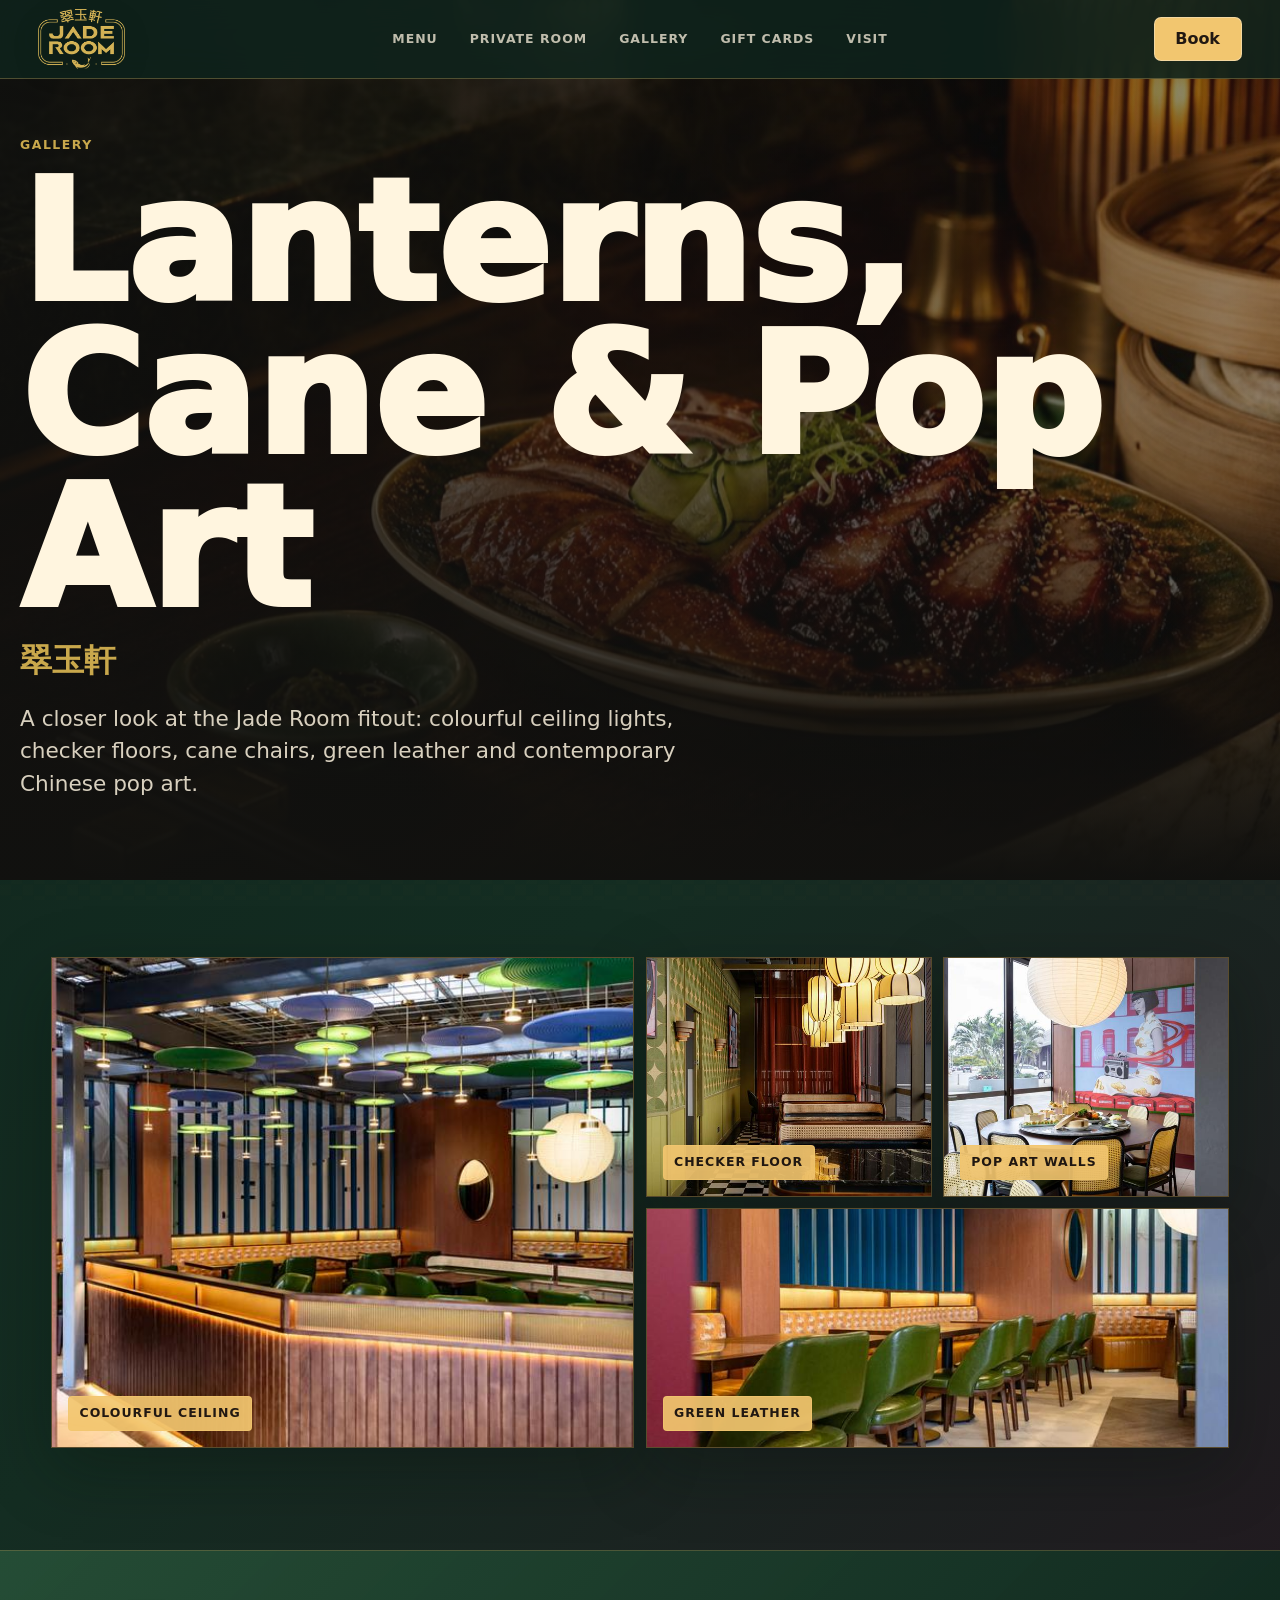
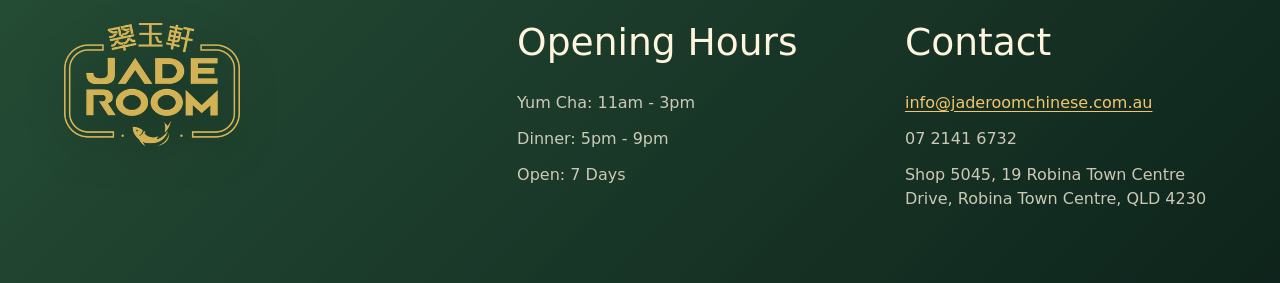
==== gallery.html @ d36b0da9 "Move fitout photos to gallery page" ====
<!doctype html>
<html lang="en">
  <head>
    <meta charset="UTF-8" />
    <meta name="viewport" content="width=device-width, initial-scale=1.0" />
    <meta
      name="description"
      content="Jade Room gallery with photos of the Robina dining room, lanterns, cane chairs, checker floors and contemporary Chinese pop art."
    />
    <title>Gallery | Jade Room</title>
    <link rel="preload" href="/assets/venue-fitout/main-dining-ceiling-1600.jpg" as="image" />
    <link rel="stylesheet" href="/styles.css?v=fitout-34" />
  </head>
  <body>
    <header class="site-header" aria-label="Primary navigation">
      <a class="brand-mark" href="/" aria-label="Jade Room home"><img src="/assets/brand/jade-room-logo-header.png" alt="Jade Room 翠玉軒" /></a>
      <nav class="nav-links" id="mobile-menu" aria-label="Site sections">
        <a href="/menu.html">Menu</a>
        <a href="/private-room.html">Private Room</a>
        <a href="/gallery.html">Gallery</a>
        <a href="/#gift-cards">Gift Cards</a>
        <a href="/#visit">Visit</a>
      </nav>
      <button class="mobile-menu-toggle" type="button" aria-expanded="false" aria-controls="mobile-menu">Menu</button>
      <a class="header-action" data-content="bookingUrl" href="/#bookings">Book</a>
    </header>

    <main>
      <section class="menu-hero gallery-hero">
        <div class="menu-hero-copy">
          <p class="eyebrow">Gallery</p>
          <h1>Lanterns, Cane & Pop Art</h1>
          <p class="chinese-name">翠玉軒</p>
          <p>
            A closer look at the Jade Room fitout: colourful ceiling lights,
            checker floors, cane chairs, green leather and contemporary Chinese
            pop art.
          </p>
        </div>
      </section>

      <section class="section visual-section gallery-section" aria-label="Jade Room gallery">
        <div class="visual-grid fitout-collage">
          <figure class="visual-tile large">
            <img
              src="/assets/venue-fitout/main-dining-ceiling-1000.jpg"
              srcset="
                /assets/venue-fitout/main-dining-ceiling-700.jpg    700w,
                /assets/venue-fitout/main-dining-ceiling-1000.jpg 1000w,
                /assets/venue-fitout/main-dining-ceiling-1600.jpg 1600w
              "
              sizes="(max-width: 820px) calc(100vw - 2rem), 48vw"
              loading="eager"
              fetchpriority="high"
              alt="Jade Room dining room with green and blue ceiling lights, timber booths and green chairs"
            />
            <figcaption>Colourful ceiling</figcaption>
          </figure>
          <figure class="visual-tile">
            <img
              src="/assets/venue-fitout/olive-checker-lanterns-700.jpg"
              srcset="
                /assets/venue-fitout/olive-checker-lanterns-700.jpg    700w,
                /assets/venue-fitout/olive-checker-lanterns-1000.jpg 1000w,
                /assets/venue-fitout/olive-checker-lanterns-1600.jpg 1600w
              "
              sizes="(max-width: 820px) calc(100vw - 2rem), 24vw"
              loading="lazy"
              alt="Olive patterned wall, checker floor, cane booths and glowing lanterns at Jade Room"
            />
            <figcaption>Checker floor</figcaption>
          </figure>
          <figure class="visual-tile">
            <img
              src="/assets/venue-fitout/round-table-pop-art-700.jpg"
              srcset="
                /assets/venue-fitout/round-table-pop-art-700.jpg    700w,
                /assets/venue-fitout/round-table-pop-art-1000.jpg 1000w,
                /assets/venue-fitout/round-table-pop-art-1600.jpg 1600w
              "
              sizes="(max-width: 820px) calc(100vw - 2rem), 24vw"
              loading="lazy"
              alt="Round Jade Room table with cane chairs, lantern and colourful contemporary Chinese pop art"
            />
            <figcaption>Pop art walls</figcaption>
          </figure>
          <figure class="visual-tile wide">
            <img
              src="/assets/venue-fitout/green-chair-booths-1000.jpg"
              srcset="
                /assets/venue-fitout/green-chair-booths-700.jpg    700w,
                /assets/venue-fitout/green-chair-booths-1000.jpg 1000w,
                /assets/venue-fitout/green-chair-booths-1600.jpg 1600w
              "
              sizes="(max-width: 820px) calc(100vw - 2rem), 48vw"
              loading="lazy"
              alt="Green leather chairs and warm timber booths inside Jade Room"
            />
            <figcaption>Green leather</figcaption>
          </figure>
        </div>
      </section>
    </main>

    <footer class="site-footer">
      <div class="footer-brand">
        <img class="footer-logo" src="/assets/brand/jade-room-logo-header.png" alt="Jade Room 翠玉軒" />
      </div>
      <div class="footer-info">
        <section>
          <h2>Opening Hours</h2>
          <div data-hours-list>
            <span>Yum Cha: 11am - 3pm</span>
            <span>Dinner: 5pm - 9pm</span>
            <span>Open: 7 Days</span>
          </div>
        </section>
        <section>
          <h2>Contact</h2>
          <a data-content="email" href="mailto:info@jaderoomchinese.com.au">
            info@jaderoomchinese.com.au
          </a>
          <a data-content="phone" href="tel:0721416732">07 2141 6732</a>
          <a
            data-content="address"
            data-map-link
            href="https://maps.app.goo.gl/iH2ejvEQFr9DbDYf6"
            target="_blank"
            rel="noreferrer"
          >
            Shop 5045, 19 Robina Town Centre Drive, Robina Town Centre, QLD 4230
          </a>
        </section>
      </div>
    </footer>

    <script src="/script.js?v=fitout-34" type="module"></script>
  </body>
</html>
---- styles.css ----
:root {
  --jade: #2d5c3f;
  --jade-deep: #142d22;
  --jade-ink: #0e241c;
  --moss: #8b8a3a;
  --cognac: #8b4513;
  --rust: #c1440e;
  --gold: #c9a84c;
  --gold-bright: #f2c66f;
  --blue: #5b7a99;
  --plum: #6f2745;
  --plum-deep: #3a1727;
  --teal: #12606f;
  --lantern: #f2c66f;
  --cream: #f4ead7;
  --stone: #d8ccb4;
  --black: #11110f;
  --ink: #211812;
  --shadow-warm: 0 1.4rem 4rem rgba(7, 14, 10, 0.32);
  --max: 1240px;
}

* {
  box-sizing: border-box;
}

html {
  scroll-behavior: smooth;
}

body {
  margin: 0;
  color: var(--cream);
  background:
    radial-gradient(circle at 12% 5%, rgba(111, 39, 69, 0.32), transparent 28rem),
    radial-gradient(circle at 90% 24rem, rgba(18, 96, 111, 0.22), transparent 30rem),
    linear-gradient(135deg, #0f241c 0%, #142d22 48%, #24161f 100%);
  font-family:
    "Avenir Next", "Helvetica Neue", ui-sans-serif, system-ui, -apple-system, BlinkMacSystemFont, "Segoe UI",
    sans-serif;
  line-height: 1.5;
}

body::before {
  content: "";
  position: fixed;
  inset: 0;
  z-index: -1;
  pointer-events: none;
  opacity: 0.18;
  background-image:
    linear-gradient(45deg, rgba(242, 198, 111, 0.08) 25%, transparent 25%),
    linear-gradient(-45deg, rgba(242, 198, 111, 0.08) 25%, transparent 25%),
    linear-gradient(45deg, transparent 75%, rgba(242, 198, 111, 0.08) 75%),
    linear-gradient(-45deg, transparent 75%, rgba(242, 198, 111, 0.08) 75%);
  background-position: 0 0, 0 0.7rem, 0.7rem -0.7rem, -0.7rem 0;
  background-size: 1.4rem 1.4rem;
}

a {
  color: inherit;
  text-decoration: none;
}

.site-header {
  position: fixed;
  inset: 0 0 auto 0;
  z-index: 10;
  display: grid;
  grid-template-columns: 1fr auto 1fr;
  align-items: center;
  gap: 1rem;
  min-height: 4.25rem;
  padding: 0.55rem clamp(1rem, 3vw, 2.5rem);
  border-bottom: 1px solid rgba(242, 198, 111, 0.28);
  background: rgba(14, 36, 28, 0.86);
  backdrop-filter: blur(18px);
}

.brand-mark {
  display: block;
  width: fit-content;
  min-width: 0;
  line-height: 0;
}

.brand-mark img {
  display: block;
  width: clamp(4.6rem, 7vw, 5.4rem);
  height: auto;
  filter: drop-shadow(0 0.35rem 0.8rem rgba(0, 0, 0, 0.28));
}

.nav-links {
  display: flex;
  align-items: center;
  gap: clamp(1rem, 3vw, 2rem);
  color: rgba(244, 234, 215, 0.78);
  font-size: 0.78rem;
  font-weight: 800;
  letter-spacing: 0.08em;
  text-transform: uppercase;
}

.mobile-menu-toggle {
  display: none;
  min-height: 2.75rem;
  align-items: center;
  justify-content: center;
  padding: 0 1rem;
  border: 1px solid rgba(244, 234, 215, 0.4);
  border-radius: 7px;
  color: #fff5df;
  background: rgba(17, 17, 15, 0.24);
  font: inherit;
  font-size: 0.82rem;
  font-weight: 900;
  letter-spacing: 0.08em;
  text-transform: uppercase;
}

.header-action,
.button {
  display: inline-flex;
  min-height: 2.75rem;
  align-items: center;
  justify-content: center;
  border-radius: 7px;
  font-weight: 850;
}

.header-action {
  justify-self: end;
  min-width: 5.5rem;
  padding: 0 1rem;
  border: 1px solid rgba(244, 234, 215, 0.46);
  color: #211812;
  background: var(--lantern);
}

.hero {
  position: relative;
  min-height: 100dvh;
  display: grid;
  align-items: end;
  overflow: hidden;
}

.hero-media,
.hero-overlay {
  position: absolute;
  inset: 0;
}

.hero-media {
  inset: 0 -8vw;
  background-image: url("/assets/venue-fitout/main-dining-ceiling-1000.jpg");
  background-position: center;
  background-size: cover;
  transform: translate3d(-2.8%, 0, 0) scale(1.03);
  transform-origin: center;
}

.hero-overlay {
  background:
    linear-gradient(90deg, rgba(10, 21, 16, 0.88), rgba(20, 45, 34, 0.5) 40%, rgba(111, 39, 69, 0.1)),
    linear-gradient(0deg, rgba(14, 36, 28, 0.94), rgba(14, 36, 28, 0.08) 56%);
}

.hero-content {
  position: relative;
  z-index: 1;
  width: min(100% - 2rem, var(--max));
  margin: 0 auto;
  padding: 7rem 0 clamp(4.5rem, 9vw, 7rem);
}

.hero-logo {
  display: block;
  width: min(35rem, 78vw);
  height: auto;
  margin-top: 0.25rem;
  filter: drop-shadow(0 1.1rem 1.8rem rgba(0, 0, 0, 0.32));
}

.sr-only {
  position: absolute;
  width: 1px;
  height: 1px;
  padding: 0;
  margin: -1px;
  overflow: hidden;
  clip: rect(0, 0, 0, 0);
  white-space: nowrap;
  border: 0;
}

.eyebrow {
  margin: 0 0 0.75rem;
  color: var(--gold);
  font-size: 0.78rem;
  font-weight: 900;
  letter-spacing: 0.12em;
  text-transform: uppercase;
}

h1,
h2 {
  margin: 0;
  color: #fff5df;
  font-family:
    "Avenir Next Condensed", "Arial Narrow", "Helvetica Neue", ui-sans-serif, system-ui, -apple-system, BlinkMacSystemFont, "Segoe UI",
    sans-serif;
  font-weight: 950;
  letter-spacing: 0;
  line-height: 0.92;
}

h1 {
  max-width: 9.5ch;
  font-size: clamp(4.4rem, 13vw, 10.5rem);
}

h2 {
  font-size: clamp(2.2rem, 6vw, 5rem);
}

.chinese-name {
  margin: 0.6rem 0 0;
  color: var(--gold);
  font-size: clamp(1.2rem, 2.5vw, 2rem);
  font-weight: 800;
}

.hero-copy {
  max-width: 36rem;
  margin: 1.4rem 0 0;
  color: rgba(244, 234, 215, 0.88);
  font-size: clamp(1.08rem, 2vw, 1.35rem);
}

.hero-actions {
  display: flex;
  flex-wrap: wrap;
  gap: 0.85rem;
  margin-top: 2rem;
}

.button {
  min-width: 9.75rem;
  padding: 0 1.15rem;
}

.button.primary {
  background: var(--gold);
  color: #211812;
}

.button.secondary {
  border: 1px solid rgba(244, 234, 215, 0.45);
  background: rgba(17, 17, 15, 0.34);
}

.intro-band {
  display: grid;
  grid-template-columns: minmax(0, 1.05fr) minmax(18rem, 0.95fr);
  gap: clamp(2rem, 6vw, 5rem);
  align-items: center;
  width: min(100% - 2rem, var(--max));
  margin: 0 auto;
  padding: clamp(3rem, 8vw, 6rem) 0;
}

.intro-copy p {
  max-width: 52rem;
  margin: 0;
  color: #fff5df;
  font-size: clamp(1.55rem, 3vw, 2.85rem);
  font-weight: 850;
  line-height: 1.14;
}

.intro-media {
  display: grid;
  grid-template-columns: 0.84fr 1fr;
  gap: 0.7rem;
  align-items: end;
}

.intro-media img {
  display: block;
  width: 100%;
  height: clamp(18rem, 34vw, 28rem);
  object-fit: cover;
  border: 1px solid rgba(242, 198, 111, 0.34);
  box-shadow: var(--shadow-warm);
}

.intro-media img:first-child {
  height: clamp(16rem, 28vw, 23rem);
  margin-bottom: clamp(1.5rem, 4vw, 4rem);
}

.section {
  width: min(100% - 2rem, var(--max));
  margin: 0 auto;
  padding: clamp(3.5rem, 8vw, 7rem) 0;
}

.section-heading {
  display: grid;
  gap: 1rem;
  align-items: start;
  margin-bottom: clamp(1.4rem, 3vw, 2.4rem);
}

.section-link {
  flex: 0 0 auto;
  width: fit-content;
  color: var(--gold);
  font-size: 0.8rem;
  font-weight: 900;
  letter-spacing: 0.08em;
  text-transform: uppercase;
}

.booking-section {
  scroll-margin-top: 5rem;
}

.booking-panel {
  display: grid;
  justify-items: center;
  min-height: 13rem;
  padding: clamp(1rem, 3vw, 2rem);
  overflow: hidden;
  border: 1px solid rgba(242, 198, 111, 0.38);
  background:
    linear-gradient(135deg, rgba(244, 234, 215, 0.96), rgba(216, 204, 180, 0.98)),
    #ded9cf;
  box-shadow: var(--shadow-warm);
}

.booking-panel script {
  display: none;
}

.booking-panel iframe {
  width: 100%;
  max-width: 100%;
  border: 0;
}

.booking-panel[data-theme="wide"] {
  min-height: 0;
  padding: 1.25rem;
}

.booking-panel[data-theme="wide"] > div {
  width: min(100%, 61rem) !important;
}

.booking-panel[data-theme="wide"] iframe {
  width: 100% !important;
  height: 8.75rem !important;
}

.menu-hero {
  position: relative;
  min-height: 68vh;
  display: grid;
  align-items: end;
  overflow: hidden;
  background:
    linear-gradient(90deg, rgba(14, 36, 28, 0.9), rgba(17, 17, 15, 0.46)),
    linear-gradient(0deg, rgba(14, 36, 28, 1), rgba(17, 17, 15, 0.08) 46%),
    url("/assets/responsive/jade-room-food-700.jpg") center / cover;
}

.gallery-hero {
  background:
    linear-gradient(90deg, rgba(14, 36, 28, 0.9), rgba(17, 17, 15, 0.38)),
    linear-gradient(0deg, rgba(14, 36, 28, 1), rgba(17, 17, 15, 0.06) 46%),
    url("/assets/venue-fitout/main-dining-ceiling-1600.jpg") center / cover;
}

.gallery-section {
  padding-top: clamp(2.5rem, 6vw, 5rem);
}

.menu-detail-hero {
  position: relative;
  min-height: 58vh;
  display: grid;
  align-items: end;
  overflow: hidden;
  background:
    linear-gradient(90deg, rgba(14, 36, 28, 0.9), rgba(17, 17, 15, 0.46)),
    linear-gradient(0deg, rgba(14, 36, 28, 1), rgba(17, 17, 15, 0.08) 46%),
    url("/assets/responsive/jade-room-food-700.jpg") center / cover;
}

.menu-hero-copy {
  width: min(100% - 2rem, var(--max));
  margin: 0 auto;
  padding: 8.5rem 0 5rem;
}

.menu-hero-copy p:not(.eyebrow, .chinese-name) {
  max-width: 44rem;
  margin: 1.2rem 0 0;
  color: rgba(244, 234, 215, 0.88);
  font-size: clamp(1.08rem, 2vw, 1.35rem);
}

.menu-tabs {
  position: sticky;
  top: 0.75rem;
  z-index: 2;
  display: flex;
  flex-wrap: wrap;
  gap: 0.5rem;
  margin-bottom: 2rem;
  padding: 0.65rem;
  border: 1px solid rgba(201, 168, 76, 0.34);
  border-radius: 8px;
  background: rgba(14, 36, 28, 0.9);
  backdrop-filter: blur(16px);
}

.menu-tabs a {
  display: inline-flex;
  min-height: 2.35rem;
  align-items: center;
  justify-content: center;
  padding: 0 0.9rem;
  border: 1px solid rgba(201, 168, 76, 0.35);
  border-radius: 6px;
  color: rgba(244, 234, 215, 0.84);
  font-size: 0.78rem;
  font-weight: 900;
  letter-spacing: 0.08em;
  text-transform: uppercase;
}

.menu-directory {
  display: grid;
  grid-template-columns: repeat(2, minmax(0, 1fr));
  gap: clamp(0.85rem, 1.6vw, 1.1rem);
  overflow: visible;
  border: 0;
  background: transparent;
}

.menu-directory-card {
  display: grid;
  grid-template-columns: minmax(12rem, 0.78fr) minmax(0, 1fr);
  min-height: 24rem;
  overflow: hidden;
  border: 1px solid rgba(201, 168, 76, 0.34);
  background:
    linear-gradient(160deg, rgba(45, 92, 63, 0.5), rgba(14, 36, 28, 0.92)),
    #142d22;
  box-shadow: var(--shadow-warm);
}

.menu-directory-card:nth-child(2n) {
  background:
    linear-gradient(160deg, rgba(139, 69, 19, 0.44), rgba(17, 17, 15, 0.9)),
    #231713;
}

.menu-directory-card figure {
  margin: 0;
  overflow: hidden;
  background: #11110f;
}

.menu-directory-card img {
  display: block;
  width: 100%;
  height: 100%;
  object-fit: cover;
}

.menu-directory-body {
  display: grid;
  align-content: center;
  padding: clamp(1.25rem, 3vw, 2rem);
}

.menu-directory-body h3 {
  margin: 0;
  color: #fff5df;
  font-family:
    "Avenir Next Condensed", "Arial Narrow", "Helvetica Neue", ui-sans-serif, system-ui, -apple-system, BlinkMacSystemFont, "Segoe UI",
    sans-serif;
  font-weight: 950;
  font-size: clamp(2rem, 4vw, 3.25rem);
  line-height: 1;
}

.menu-directory-body p:not(.eyebrow) {
  margin: 1rem 0 0;
  color: rgba(244, 234, 215, 0.78);
}

.menu-preview-list {
  display: grid;
  gap: 0.45rem;
  margin: 1.25rem 0 0;
  padding: 0;
  color: rgba(244, 234, 215, 0.84);
  list-style: none;
}

.menu-preview-list li {
  padding-bottom: 0.45rem;
  border-bottom: 1px solid rgba(201, 168, 76, 0.2);
}

.menu-directory-actions {
  display: flex;
  flex-wrap: wrap;
  gap: 0.7rem;
  margin-top: 1.5rem;
}

.full-menu-list {
  display: grid;
  gap: clamp(2rem, 5vw, 4rem);
}

.menu-panel {
  scroll-margin-top: 6rem;
  padding-top: 0.25rem;
  border-top: 1px solid rgba(201, 168, 76, 0.42);
}

.menu-panel-heading {
  display: grid;
  grid-template-columns: minmax(0, 1fr) auto;
  gap: 1.5rem;
  align-items: end;
  margin-bottom: 1.5rem;
}

.menu-panel-intro {
  max-width: 42rem;
  margin: 1rem 0 0;
  color: rgba(244, 234, 215, 0.78);
  font-size: 1.08rem;
}

.menu-pdf-link {
  min-width: 10rem;
}

.menu-list {
  display: grid;
  grid-template-columns: repeat(2, minmax(0, 1fr));
  gap: 1px;
  overflow: hidden;
  border: 1px solid rgba(201, 168, 76, 0.22);
  background: rgba(201, 168, 76, 0.22);
}

.menu-row {
  display: grid;
  grid-template-columns: minmax(0, 1fr) auto;
  gap: 1rem;
  min-height: 9rem;
  padding: 1.25rem;
  background:
    linear-gradient(160deg, rgba(45, 92, 63, 0.3), rgba(14, 36, 28, 0.9)),
    #142d22;
}

.menu-category-list {
  display: grid;
  gap: clamp(2rem, 5vw, 4rem);
}

.menu-category-panel {
  scroll-margin-top: 6rem;
}

.menu-category-title {
  margin: 0 0 1rem;
  color: var(--gold);
  font-family:
    "Avenir Next Condensed", "Arial Narrow", "Helvetica Neue", ui-sans-serif, system-ui, -apple-system, BlinkMacSystemFont, "Segoe UI",
    sans-serif;
  font-size: 0.82rem;
  font-weight: 900;
  letter-spacing: 0.16em;
  line-height: 1.2;
  text-transform: uppercase;
}

.menu-row:nth-child(2n) {
  background:
    linear-gradient(160deg, rgba(139, 69, 19, 0.3), rgba(17, 17, 15, 0.9)),
    #211711;
}

.menu-row h3 {
  margin: 0;
  color: #fff5df;
  font-family:
    "Avenir Next Condensed", "Arial Narrow", "Helvetica Neue", ui-sans-serif, system-ui, -apple-system, BlinkMacSystemFont, "Segoe UI",
    sans-serif;
  font-weight: 900;
  font-size: clamp(1.28rem, 2vw, 1.65rem);
  line-height: 1.12;
}

.menu-row p {
  margin: 0.75rem 0 0;
  color: rgba(244, 234, 215, 0.74);
}

.visual-grid {
  display: grid;
  grid-template-columns: minmax(0, 1.4fr) minmax(18rem, 0.8fr);
  gap: 0.7rem;
  overflow: visible;
  border: 0;
  background: transparent;
}

.visual-section {
  width: 100%;
  padding-right: clamp(1rem, 4vw, 4rem);
  padding-left: clamp(1rem, 4vw, 4rem);
}

.fitout-collage {
  grid-template-columns: repeat(4, minmax(0, 1fr));
  grid-auto-rows: minmax(15rem, 18vw);
}

.fitout-collage .visual-tile {
  min-height: 0;
}

.fitout-collage .visual-tile.large {
  grid-column: span 2;
  grid-row: span 2;
  min-height: 0;
}

.fitout-collage .visual-tile.wide {
  grid-column: span 2;
}

.visual-tile,
.food-feature {
  position: relative;
  margin: 0;
  overflow: hidden;
  border: 1px solid rgba(242, 198, 111, 0.32);
  background: #11110f;
  box-shadow: var(--shadow-warm);
}

.visual-tile {
  min-height: 24rem;
}

.visual-tile.large {
  min-height: 34rem;
}

.visual-tile img,
.food-feature img,
.feature-band img {
  display: block;
  width: 100%;
  height: 100%;
  object-fit: cover;
}

.visual-tile figcaption,
.food-feature figcaption {
  position: absolute;
  left: 1rem;
  bottom: 1rem;
  padding: 0.45rem 0.65rem;
  border: 1px solid rgba(242, 198, 111, 0.72);
  border-radius: 4px;
  color: #211812;
  background: rgba(242, 198, 111, 0.92);
  font-size: 0.78rem;
  font-weight: 900;
  letter-spacing: 0.08em;
  text-transform: uppercase;
}

.food-feature {
  height: clamp(18rem, 42vw, 31rem);
  margin-bottom: 1px;
  border: 1px solid rgba(201, 168, 76, 0.36);
}

.press-section {
  scroll-margin-top: 6rem;
  padding-top: clamp(3rem, 6vw, 5rem);
}

.press-layout {
  display: block;
}

.press-intro {
  display: grid;
  align-content: start;
  padding-top: 0.35rem;
  border-top: 1px solid rgba(242, 198, 111, 0.42);
}

.press-intro h2 {
  max-width: 8ch;
}

.press-intro p {
  max-width: 24rem;
  margin: 1rem 0 0;
  color: rgba(244, 234, 215, 0.82);
}

.press-quotes {
  display: grid;
  grid-template-columns: repeat(2, minmax(0, 1fr));
  gap: clamp(2rem, 5vw, 4rem);
  max-width: 68rem;
  margin: 0 auto;
  padding-top: clamp(1.5rem, 3vw, 2rem);
  border-top: 1px solid rgba(242, 198, 111, 0.42);
}

.press-card {
  display: grid;
  align-content: space-between;
  gap: 1.5rem;
  min-height: 17rem;
  padding-left: clamp(1rem, 2vw, 1.45rem);
  border-left: 1px solid rgba(242, 198, 111, 0.36);
  background: transparent;
}

.press-card:nth-child(2) {
  background: transparent;
}

.press-card blockquote {
  margin: 0;
  color: #fff5df;
  font-family:
    "Avenir Next Condensed", "Arial Narrow", "Helvetica Neue", ui-sans-serif, system-ui, -apple-system, BlinkMacSystemFont, "Segoe UI",
    sans-serif;
  font-size: clamp(1.65rem, 3vw, 2.7rem);
  font-weight: 900;
  line-height: 1.05;
}

.press-card a {
  width: fit-content;
  color: var(--lantern);
  font-size: 0.82rem;
  font-weight: 900;
  letter-spacing: 0.1em;
  text-transform: uppercase;
}

.menu-grid {
  display: grid;
  grid-template-columns: repeat(3, minmax(0, 1fr));
  gap: clamp(0.75rem, 1.4vw, 1rem);
  background: transparent;
  border: 0;
}

.menu-item {
  display: grid;
  grid-template-rows: auto 1fr;
  min-height: 26rem;
  overflow: hidden;
  border: 1px solid rgba(242, 198, 111, 0.32);
  background:
    linear-gradient(160deg, rgba(45, 92, 63, 0.74), rgba(14, 36, 28, 0.88)),
    #142d22;
  box-shadow: var(--shadow-warm);
}

.menu-item:nth-child(2n) {
  background:
    linear-gradient(160deg, rgba(111, 39, 69, 0.74), rgba(14, 36, 28, 0.86)),
    #3a1b2b;
}

.menu-item:nth-child(3n) {
  background:
    linear-gradient(160deg, rgba(18, 96, 111, 0.72), rgba(14, 36, 28, 0.86)),
    #123646;
}

.menu-item-image {
  margin: 0;
  aspect-ratio: 4 / 3;
  overflow: hidden;
  background: #11110f;
}

.menu-item-image img {
  display: block;
  width: 100%;
  height: 100%;
  object-fit: cover;
  transition: transform 420ms ease;
}

.menu-item:hover .menu-item-image img {
  transform: scale(1.035);
}

.menu-item-body {
  display: grid;
  align-content: start;
  padding: 1.35rem;
}

.menu-item h3 {
  margin: 0;
  color: #fff5df;
  font-family:
    "Avenir Next Condensed", "Arial Narrow", "Helvetica Neue", ui-sans-serif, system-ui, -apple-system, BlinkMacSystemFont, "Segoe UI",
    sans-serif;
  font-weight: 930;
  font-size: clamp(1.45rem, 2.2vw, 1.8rem);
  line-height: 1.1;
}

.menu-item p {
  margin: 1rem 0 0;
  color: rgba(244, 234, 215, 0.78);
}

.menu-price {
  display: inline-block;
  margin-top: 1.5rem;
  color: var(--gold);
  font-weight: 900;
}

.feature-band {
  display: grid;
  grid-template-columns: minmax(18rem, 0.72fr) minmax(0, 1.28fr);
  gap: 0;
  align-items: stretch;
  width: min(100% - 2rem, var(--max));
  margin: clamp(3rem, 7vw, 6rem) auto;
  overflow: hidden;
  border: 1px solid rgba(242, 198, 111, 0.32);
  background:
    linear-gradient(135deg, rgba(111, 39, 69, 0.28), rgba(14, 36, 28, 0.8)),
    #142d22;
  box-shadow: var(--shadow-warm);
}

.feature-copy {
  display: grid;
  align-content: center;
  gap: 2rem;
  min-height: 33rem;
  padding: clamp(2rem, 5vw, 4rem);
  background:
    linear-gradient(145deg, rgba(242, 198, 111, 0.14), transparent 42%),
    linear-gradient(135deg, rgba(111, 39, 69, 0.96), rgba(14, 36, 28, 0.86)),
    var(--plum);
}

.feature-band img {
  min-height: 33rem;
}

.feature-band p:not(.eyebrow) {
  margin: 0;
  color: rgba(255, 245, 223, 0.9);
  font-size: clamp(1.1rem, 2vw, 1.5rem);
}

.feature-actions {
  display: flex;
  flex-wrap: wrap;
  gap: 0.75rem;
}

.private-events-hero,
.private-room-hero {
  position: relative;
  min-height: 70vh;
  display: grid;
  align-items: end;
  overflow: hidden;
  background:
    linear-gradient(90deg, rgba(14, 36, 28, 0.9), rgba(111, 39, 69, 0.34)),
    linear-gradient(0deg, rgba(14, 36, 28, 0.98), rgba(20, 45, 34, 0.05) 46%),
    url("/assets/venue-fitout/private-lantern-room-1000.jpg") center / cover;
}

.private-room-hero {
  min-height: 82vh;
  background:
    linear-gradient(90deg, rgba(14, 36, 28, 0.86), rgba(111, 39, 69, 0.24) 64%),
    linear-gradient(0deg, rgba(14, 36, 28, 0.98), rgba(20, 45, 34, 0.04) 48%),
    url("/assets/venue-fitout/private-lantern-room-1000.jpg") center / cover;
}

.private-room-hero-copy {
  position: relative;
  z-index: 1;
  width: min(100% - 2rem, var(--max));
  margin: 0 auto;
  padding: 8.5rem 0 5.5rem;
}

.private-room-hero-copy h1 {
  max-width: 12ch;
  font-size: clamp(4rem, 10vw, 9rem);
}

.private-room-hero-copy p:not(.eyebrow) {
  max-width: 40rem;
  margin: 1.4rem 0 0;
  color: rgba(244, 234, 215, 0.88);
  font-size: clamp(1.08rem, 2vw, 1.35rem);
}

.private-room-intro {
  display: grid;
  grid-template-columns: minmax(18rem, 0.82fr) minmax(0, 1fr);
  gap: clamp(2rem, 5vw, 4rem);
  align-items: end;
  width: min(100% - 2rem, var(--max));
  margin: 0 auto;
  padding: clamp(3.5rem, 8vw, 6.5rem) 0;
}

.private-room-intro p:not(.eyebrow) {
  margin: 0;
  color: rgba(244, 234, 215, 0.82);
  font-size: clamp(1.08rem, 2vw, 1.35rem);
}

.private-room-gallery {
  display: grid;
  grid-template-columns: minmax(0, 1.35fr) minmax(18rem, 0.85fr);
  gap: 0.75rem;
  overflow: visible;
  border: 0;
  background: transparent;
}

.private-room-photo {
  margin: 0;
  min-height: 31rem;
  overflow: hidden;
  border: 1px solid rgba(201, 168, 76, 0.34);
  background: #11110f;
  box-shadow: var(--shadow-warm);
}

.private-room-photo.large {
  min-height: 42rem;
}

.private-room-photo img {
  display: block;
  width: 100%;
  height: 100%;
  object-fit: cover;
}

.private-events-layout {
  display: grid;
  grid-template-columns: minmax(0, 1fr) minmax(18rem, 0.8fr);
  gap: 1px;
  overflow: hidden;
  border: 1px solid rgba(242, 198, 111, 0.42);
  background: rgba(242, 198, 111, 0.42);
}

.private-room-copy {
  padding: clamp(2rem, 5vw, 4rem);
  background:
    linear-gradient(145deg, rgba(242, 198, 111, 0.12), transparent 42%),
    linear-gradient(145deg, rgba(45, 92, 63, 0.62), rgba(20, 45, 34, 0.94)),
    #142d22;
}

.private-room-copy p:not(.eyebrow) {
  max-width: 44rem;
  margin: 1.25rem 0 0;
  color: rgba(244, 234, 215, 0.82);
  font-size: clamp(1.05rem, 1.7vw, 1.24rem);
}

.private-event-actions {
  display: grid;
  gap: 1px;
  background: rgba(242, 198, 111, 0.42);
}

.event-action {
  display: grid;
  align-content: center;
  gap: 0.55rem;
  min-height: 9rem;
  padding: 1.5rem;
  background:
    linear-gradient(145deg, rgba(111, 39, 69, 0.7), rgba(20, 45, 34, 0.92)),
    #281829;
}

.event-action:nth-child(2n) {
  background:
    linear-gradient(145deg, rgba(18, 96, 111, 0.62), rgba(20, 45, 34, 0.92)),
    #123646;
}

.event-action span {
  color: #fff5df;
  font-family:
    "Avenir Next Condensed", "Arial Narrow", "Helvetica Neue", ui-sans-serif, system-ui, -apple-system, BlinkMacSystemFont, "Segoe UI",
    sans-serif;
  font-weight: 900;
  font-size: clamp(1.4rem, 2.4vw, 2rem);
  line-height: 1.05;
}

.event-action small {
  color: rgba(244, 234, 215, 0.72);
  font-size: 0.94rem;
  line-height: 1.35;
}

.gift-card-band {
  display: grid;
  grid-template-columns: minmax(18rem, 0.92fr) minmax(0, 1.08fr);
  gap: 0;
  width: min(100% - 2rem, var(--max));
  margin: clamp(3.5rem, 8vw, 7rem) auto 0;
  overflow: hidden;
  border: 1px solid rgba(242, 198, 111, 0.34);
  background:
    linear-gradient(135deg, rgba(139, 138, 58, 0.24), rgba(14, 36, 28, 0.84)),
    #142d22;
  box-shadow: var(--shadow-warm);
}

.gift-card-art {
  position: relative;
  display: grid;
  min-height: 28rem;
  place-items: center;
  overflow: hidden;
  color: var(--gold);
  background: url("/assets/venue-fitout/green-chair-booths-700.jpg") center / cover;
}

@media (min-width: 821px) {
  .hero-media {
    background-image: url("/assets/venue-fitout/main-dining-ceiling-1600.jpg");
  }

  .menu-hero,
  .menu-detail-hero {
    background:
      linear-gradient(90deg, rgba(17, 17, 15, 0.88), rgba(17, 17, 15, 0.42)),
      linear-gradient(0deg, rgba(17, 17, 15, 1), rgba(17, 17, 15, 0.06) 46%),
      url("/assets/responsive/jade-room-food-1100.jpg") center / cover;
  }

  .private-events-hero {
    background:
      linear-gradient(90deg, rgba(20, 45, 34, 0.88), rgba(111, 39, 69, 0.34)),
      linear-gradient(0deg, rgba(20, 45, 34, 0.98), rgba(20, 45, 34, 0.05) 46%),
      url("/assets/venue-fitout/private-lantern-room-1600.jpg") center / cover;
  }

  .private-room-hero {
    background:
      linear-gradient(90deg, rgba(20, 45, 34, 0.86), rgba(111, 39, 69, 0.24) 64%),
      linear-gradient(0deg, rgba(20, 45, 34, 0.98), rgba(20, 45, 34, 0.04) 48%),
      url("/assets/venue-fitout/private-lantern-room-1600.jpg") center / cover;
  }

  .gift-card-art {
    background: url("/assets/venue-fitout/green-chair-booths-1600.jpg") center / cover;
  }
}

.gift-card-copy {
  display: grid;
  align-content: center;
  justify-items: start;
  padding: clamp(2rem, 5vw, 4rem);
  background:
    linear-gradient(145deg, rgba(139, 138, 58, 0.72), rgba(14, 36, 28, 0.92) 52%, rgba(18, 96, 111, 0.44)),
    #253f2b;
}

.gift-card-copy .eyebrow {
  color: var(--lantern);
}

.gift-card-copy h2 {
  color: #fff5df;
}

.gift-card-copy p:not(.eyebrow) {
  max-width: 38rem;
  margin: 1.25rem 0 0;
  color: rgba(244, 234, 215, 0.84);
  font-size: clamp(1.08rem, 2vw, 1.35rem);
}

.gift-card-copy .button {
  margin-top: 2rem;
}

.visit-layout {
  display: grid;
  grid-template-columns: minmax(0, 0.9fr) minmax(20rem, 1.1fr);
  gap: 0.75rem;
  background: transparent;
  border: 0;
}

.visit-panel {
  padding: clamp(1.5rem, 4vw, 3rem);
  border: 1px solid rgba(242, 198, 111, 0.34);
  background:
    linear-gradient(145deg, rgba(242, 198, 111, 0.12), transparent 46%),
    rgba(14, 36, 28, 0.9);
  box-shadow: var(--shadow-warm);
}

dl {
  display: grid;
  gap: 1.5rem;
  margin: 0;
}

dt {
  color: var(--gold);
  font-size: 0.78rem;
  font-weight: 900;
  letter-spacing: 0.1em;
  text-transform: uppercase;
}

dd {
  display: grid;
  gap: 0.35rem;
  margin: 0.35rem 0 0;
  color: rgba(244, 234, 215, 0.88);
  font-size: 1.1rem;
}

.map-panel {
  position: relative;
  display: grid;
  min-height: 28rem;
  overflow: hidden;
  border: 1px solid rgba(242, 198, 111, 0.34);
  background: #11110f;
  box-shadow: var(--shadow-warm);
}

.map-panel iframe {
  width: 100%;
  height: 100%;
  min-height: 28rem;
  border: 0;
  filter: saturate(0.9) contrast(1.02);
}

.map-link {
  position: absolute;
  left: 1rem;
  bottom: 1rem;
  display: inline-flex;
  min-height: 2.5rem;
  align-items: center;
  padding: 0 0.9rem;
  border-radius: 7px;
  color: #211812;
  background: var(--lantern);
  font-weight: 900;
}

.site-footer {
  display: grid;
  grid-template-columns: minmax(12rem, 0.7fr) minmax(0, 1.3fr);
  gap: clamp(2rem, 6vw, 5rem);
  padding: clamp(2.5rem, 6vw, 4.5rem) clamp(1rem, 5vw, 4rem);
  color: rgba(244, 234, 215, 0.8);
  background:
    linear-gradient(135deg, rgba(45, 92, 63, 0.72), rgba(14, 36, 28, 0.96)),
    #10241c;
  border-top: 1px solid rgba(242, 198, 111, 0.24);
}

.footer-brand {
  display: grid;
  align-content: start;
  gap: 0.85rem;
  color: #fff5df;
}

.footer-logo {
  display: block;
  width: min(11rem, 55vw);
  height: auto;
  filter: drop-shadow(0 0.85rem 1.2rem rgba(0, 0, 0, 0.28));
}

.footer-brand p {
  margin: 0;
  color: #fff5df;
  font-size: 1.1rem;
  font-weight: 900;
}

.footer-brand span {
  color: var(--lantern);
}

.footer-brand a {
  width: fit-content;
  color: rgba(244, 234, 215, 0.62);
  font-size: 0.92rem;
}

.footer-info {
  display: grid;
  grid-template-columns: repeat(2, minmax(0, 1fr));
  gap: clamp(2rem, 6vw, 5rem);
}

.footer-info section,
.footer-info div {
  display: grid;
  align-content: start;
  gap: 0.75rem;
}

.footer-info h2 {
  margin: 0 0 1rem;
  color: #fff5df;
  font-size: clamp(1.8rem, 3vw, 2.35rem);
  font-weight: 500;
  line-height: 1.05;
}

.footer-info span,
.footer-info a {
  color: rgba(244, 234, 215, 0.82);
  font-size: 1rem;
  font-weight: 450;
}

.footer-info a:first-of-type {
  color: var(--lantern);
  text-decoration: underline;
  text-underline-offset: 0.18rem;
}

@keyframes heroDrift {
  from {
    transform: translate3d(-2.8%, 0, 0) scale(1.03);
  }

  to {
    transform: translate3d(2.8%, 0, 0) scale(1.03);
  }
}

@keyframes softBackgroundShift {
  from {
    background-position: center;
  }

  to {
    background-position: 52% center;
  }
}

.hero-media {
  animation: heroDrift 42s linear infinite alternate;
  will-change: transform;
}

.menu-hero,
.menu-detail-hero,
.private-events-hero,
.private-room-hero {
  animation: softBackgroundShift 22s ease-in-out infinite alternate;
}

.reveal {
  opacity: 0;
  transform: translate3d(0, 18px, 0);
  transition:
    opacity 700ms ease,
    transform 700ms ease;
  transition-delay: var(--reveal-delay, 0ms);
}

.reveal.is-visible {
  opacity: 1;
  transform: translate3d(0, 0, 0);
}

.button,
.header-action,
.section-link,
.menu-tabs a {
  transition:
    transform 180ms ease,
    border-color 180ms ease,
    background-color 180ms ease,
    box-shadow 180ms ease;
}

.button:hover,
.header-action:hover,
.menu-tabs a:hover {
  transform: translateY(-2px);
  border-color: rgba(242, 198, 111, 0.86);
  box-shadow: 0 0.75rem 1.8rem rgba(0, 0, 0, 0.24);
}

.button.primary:hover {
  box-shadow: 0 0.75rem 2rem rgba(242, 198, 111, 0.22);
}

.section-link:hover {
  color: #fff5df;
}

.visual-tile img,
.food-feature img,
.feature-band img,
.menu-directory-card img,
.private-room-photo img {
  transition: transform 700ms ease;
}

.visual-tile:hover img,
.food-feature:hover img,
.feature-band:hover img,
.menu-directory-card:hover img,
.private-room-photo:hover img {
  transform: scale(1.025);
}

@media (prefers-reduced-motion: reduce) {
  *,
  *::before,
  *::after {
    animation-duration: 0.001ms !important;
    animation-iteration-count: 1 !important;
    scroll-behavior: auto !important;
    transition-duration: 0.001ms !important;
  }

  .reveal {
    opacity: 1;
    transform: none;
  }
}

@media (max-width: 820px) {
  .site-header {
    grid-template-columns: auto 1fr auto;
  }

  .nav-links {
    display: none;
  }

  .nav-links.is-open {
    position: absolute;
    top: calc(100% + 1px);
    right: 1rem;
    left: 1rem;
    display: grid;
    gap: 0;
    padding: 0.35rem 1rem;
    border: 1px solid rgba(242, 198, 111, 0.34);
    background:
      linear-gradient(145deg, rgba(45, 92, 63, 0.96), rgba(14, 36, 28, 0.98)),
      #142d22;
    box-shadow: var(--shadow-warm);
  }

  .nav-links.is-open a {
    padding: 1rem 0;
    border-bottom: 1px solid rgba(242, 198, 111, 0.16);
  }

  .nav-links.is-open a:last-child {
    border-bottom: 0;
  }

  .mobile-menu-toggle {
    display: inline-flex;
    justify-self: end;
  }

  .hero {
    min-height: 88vh;
  }

  .hero-overlay {
    background:
      linear-gradient(90deg, rgba(20, 45, 34, 0.84), rgba(20, 45, 34, 0.42)),
      linear-gradient(0deg, rgba(20, 45, 34, 0.9), rgba(20, 45, 34, 0.05) 42%);
  }

  .intro-band,
  .feature-band,
  .visit-layout,
  .visual-grid,
  .gift-card-band,
  .press-layout,
  .press-quotes,
  .private-room-intro,
  .private-room-gallery {
    grid-template-columns: 1fr;
  }

  .section-heading {
    display: block;
  }

  .section-link {
    display: inline-block;
    margin-top: 1rem;
  }

  .menu-grid {
    grid-template-columns: 1fr;
  }

  .menu-panel-heading,
  .menu-list,
  .menu-directory,
  .menu-directory-card,
  .private-events-layout,
  .site-footer,
  .footer-info {
    grid-template-columns: 1fr;
  }

  .menu-directory-card figure {
    aspect-ratio: 4 / 3;
  }

  .menu-tabs {
    position: relative;
    top: auto;
  }

  .feature-band {
    padding-inline: 0;
  }

  .feature-copy {
    min-height: auto;
  }

  .feature-band img {
    margin-top: -2px;
    min-height: 22rem;
  }

  .gift-card-copy {
    margin-top: -1px;
  }

  .feature-actions {
    display: grid;
  }

  .private-events-hero,
  .private-room-hero {
    min-height: 62vh;
  }

  .private-room-photo,
  .private-room-photo.large {
    min-height: 22rem;
  }

  .gift-card-art {
    min-height: 20rem;
  }

  .press-intro,
  .press-card {
    min-height: auto;
  }

  .map-panel,
  .map-panel iframe {
    min-height: 22rem;
  }

  .visual-tile,
  .visual-tile.large,
  .fitout-collage .visual-tile,
  .fitout-collage .visual-tile.large,
  .fitout-collage .visual-tile.wide {
    grid-column: auto;
    grid-row: auto;
    min-height: 21rem;
  }
}

@media (max-width: 520px) {
  .brand-mark img {
    width: 4.7rem;
  }

  .header-action {
    min-width: 4.8rem;
  }

  h1 {
    font-size: clamp(3.6rem, 18vw, 5.6rem);
  }

  .hero-content {
    padding-bottom: 4rem;
  }

  .button {
    width: 100%;
  }
}
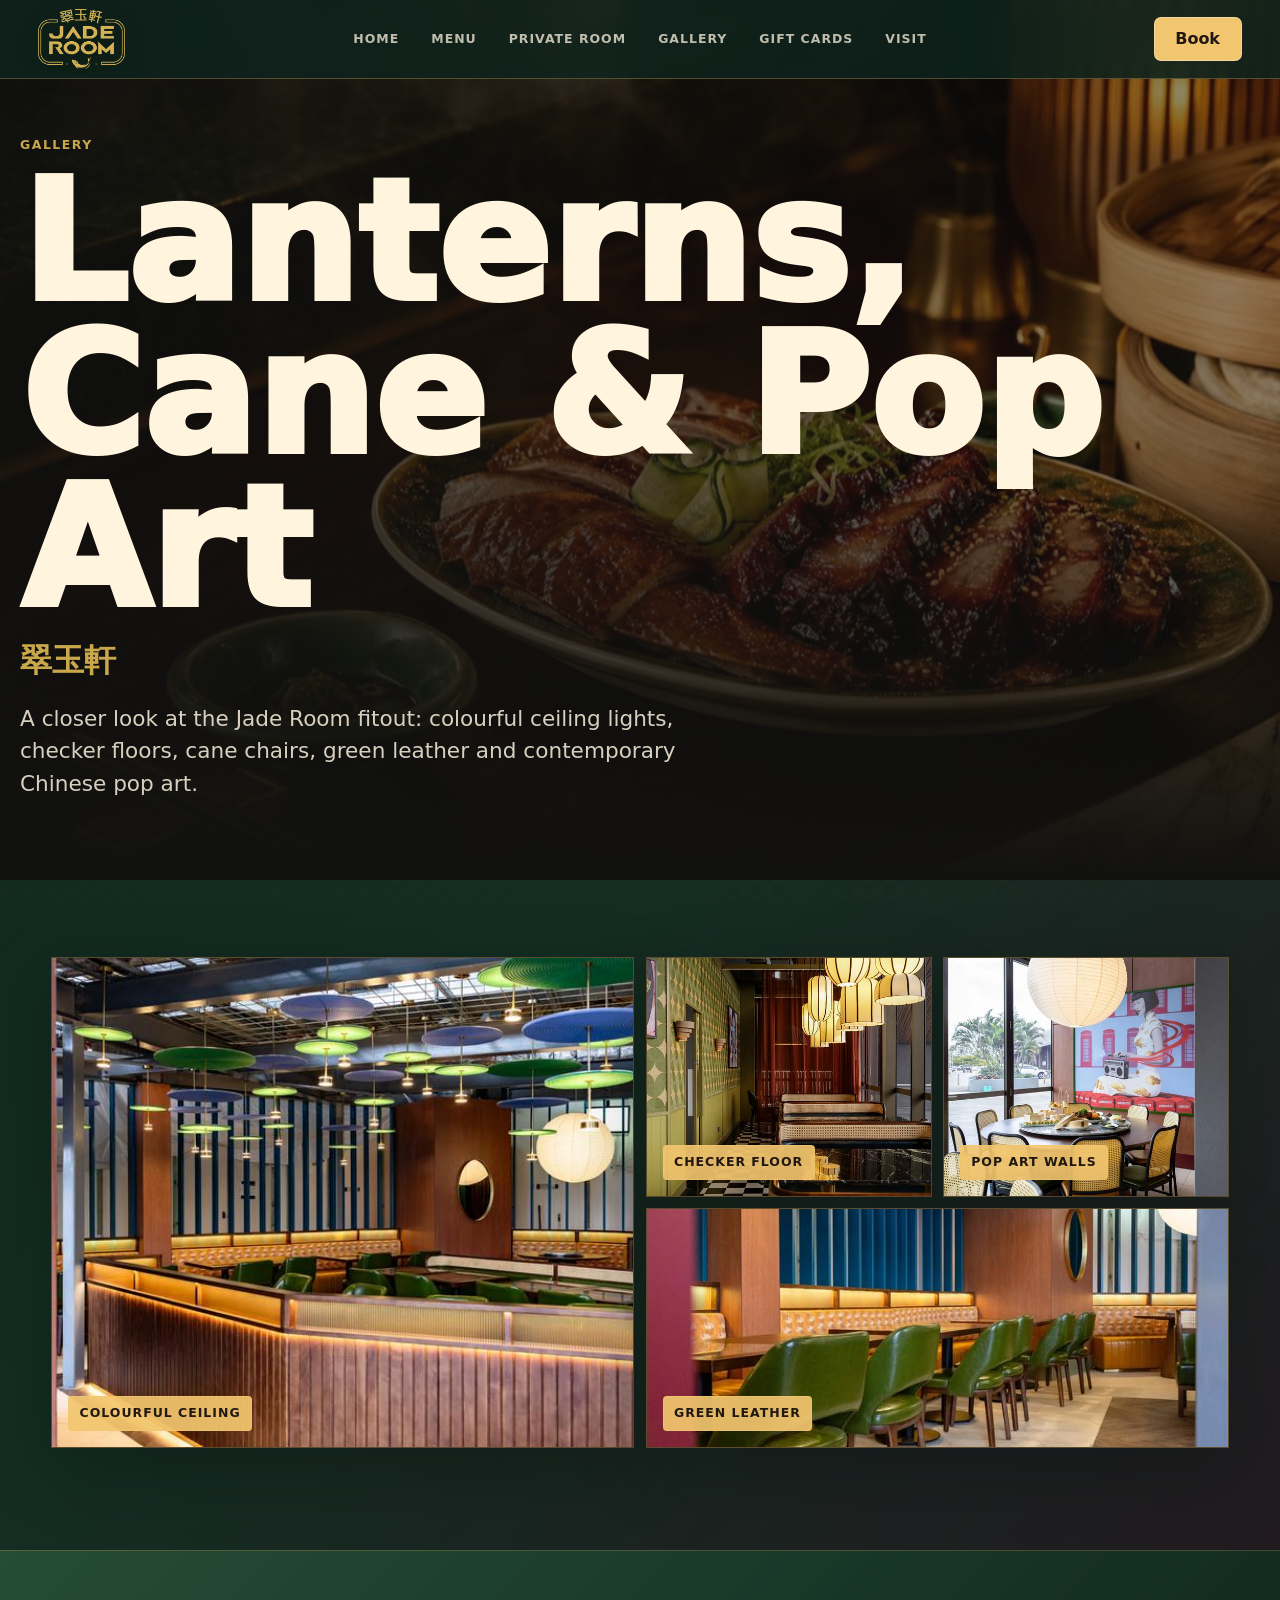
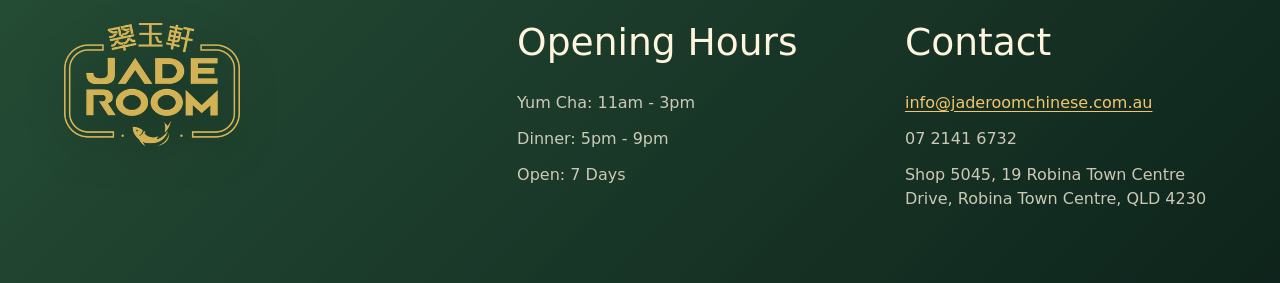
==== commit a8169fbe: "Add home link to site navigation" ====
--- a/gallery.html
+++ b/gallery.html
@@ -15,6 +15,7 @@
     <header class="site-header" aria-label="Primary navigation">
       <a class="brand-mark" href="/" aria-label="Jade Room home"><img src="/assets/brand/jade-room-logo-header.png" alt="Jade Room 翠玉軒" /></a>
       <nav class="nav-links" id="mobile-menu" aria-label="Site sections">
+        <a href="/">Home</a>
         <a href="/menu.html">Menu</a>
         <a href="/private-room.html">Private Room</a>
         <a href="/gallery.html">Gallery</a>
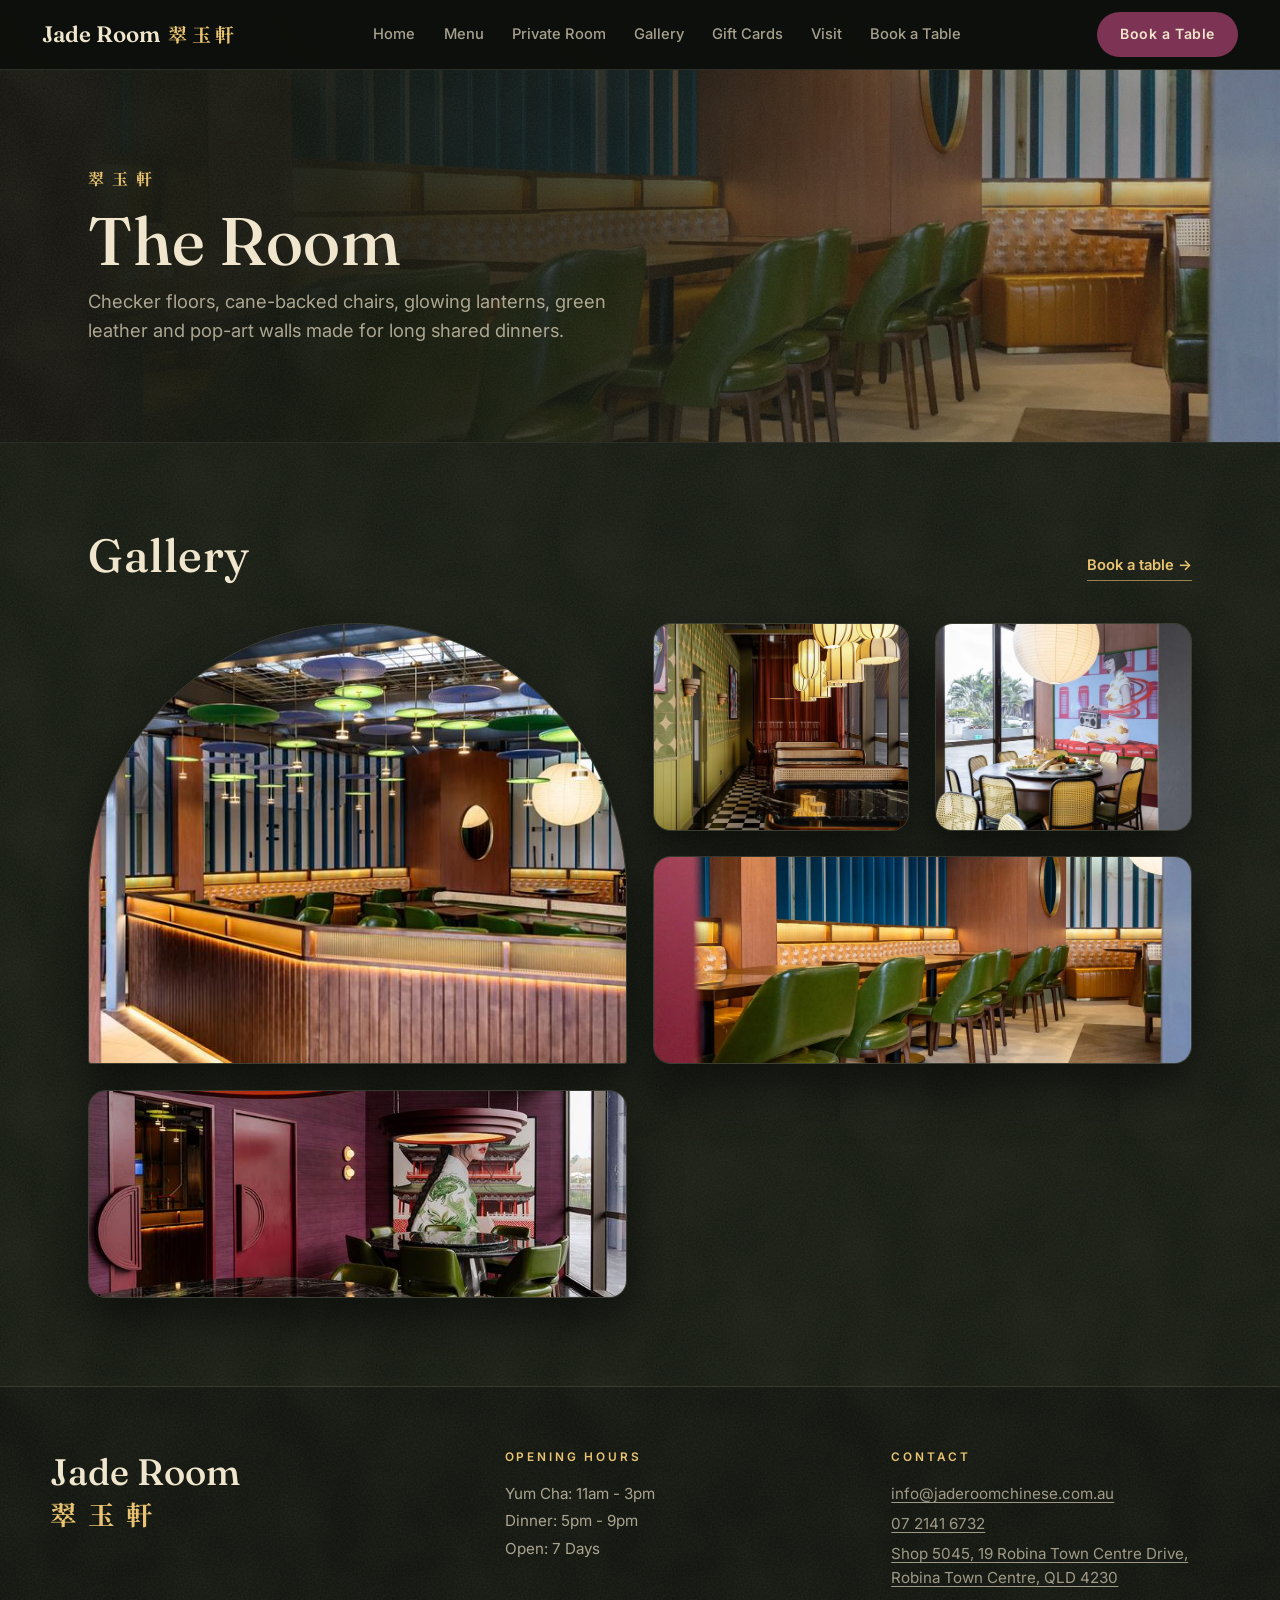
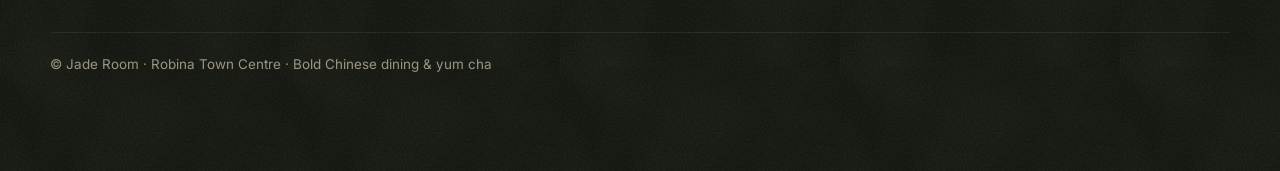
==== commit 5b238f2f: "Redesign: dark moody supper-club theme (v4) - Jade-black background with candlelight grain texture, " ====
--- a/gallery.html
+++ b/gallery.html
@@ -3,138 +3,123 @@
   <head>
     <meta charset="UTF-8" />
     <meta name="viewport" content="width=device-width, initial-scale=1.0" />
-    <meta
-      name="description"
-      content="Jade Room gallery with photos of the Robina dining room, lanterns, cane chairs, checker floors and contemporary Chinese pop art."
+    <meta name="description" content="Inside Jade Room: checker floors, cane chairs, lanterns, pop art walls and the private lantern room." />
+    <title>Gallery | Jade Room | 翠玉軒</title>
+    <link rel="canonical" href="https://www.jaderoomchinese.com.au/gallery.html" />
+    <meta property="og:title" content="Gallery | Jade Room | 翠玉軒" />
+    <meta property="og:description" content="Inside Jade Room: checker floors, cane chairs, lanterns, pop art walls and the private lantern room." />
+    <meta property="og:image" content="https://www.jaderoomchinese.com.au/assets/responsive/jade-room-food-1100.jpg" />
+    <meta property="og:site_name" content="Jade Room" />
+    <meta name="twitter:card" content="summary_large_image" />
+    <link rel="preconnect" href="https://fonts.googleapis.com" />
+    <link rel="preconnect" href="https://fonts.gstatic.com" crossorigin />
+    <link
+      href="https://fonts.googleapis.com/css2?family=Fraunces:ital,opsz,wght@0,9..144,400;0,9..144,600;0,9..144,700;1,9..144,400;1,9..144,600&family=Inter:wght@400;500;600;700&family=Noto+Serif+TC:wght@700;900&display=swap"
+      rel="stylesheet"
     />
-    <title>Gallery | Jade Room</title>
-    <link rel="preload" href="/assets/venue-fitout/main-dining-ceiling-1600.jpg" as="image" />
-    <link rel="stylesheet" href="/styles.css?v=fitout-34" />
+    <link rel="stylesheet" href="styles.css?v=jrd-2" />
   </head>
   <body>
     <header class="site-header" aria-label="Primary navigation">
-      <a class="brand-mark" href="/" aria-label="Jade Room home"><img src="/assets/brand/jade-room-logo-header.png" alt="Jade Room 翠玉軒" /></a>
+      <a class="brand-mark" href="index.html" aria-label="Jade Room home">Jade Room <span class="zh">翠玉軒</span></a>
       <nav class="nav-links" id="mobile-menu" aria-label="Site sections">
-        <a href="/">Home</a>
-        <a href="/menu.html">Menu</a>
-        <a href="/private-room.html">Private Room</a>
-        <a href="/gallery.html">Gallery</a>
-        <a href="/#gift-cards">Gift Cards</a>
-        <a href="/#visit">Visit</a>
+        <a href="index.html">Home</a>
+        <a href="menu.html">Menu</a>
+        <a href="private-room.html">Private Room</a>
+        <a href="gallery.html">Gallery</a>
+        <a href="index.html#gift-cards">Gift Cards</a>
+        <a href="index.html#visit">Visit</a>
+        <a href="index.html#bookings">Book a Table</a>
       </nav>
       <button class="mobile-menu-toggle" type="button" aria-expanded="false" aria-controls="mobile-menu">Menu</button>
-      <a class="header-action" data-content="bookingUrl" href="/#bookings">Book</a>
+      <a class="button primary header-action" href="index.html#bookings">Book a Table</a>
     </header>
 
     <main>
-      <section class="menu-hero gallery-hero">
-        <div class="menu-hero-copy">
-          <p class="eyebrow">Gallery</p>
-          <h1>Lanterns, Cane & Pop Art</h1>
-          <p class="chinese-name">翠玉軒</p>
-          <p>
-            A closer look at the Jade Room fitout: colourful ceiling lights,
-            checker floors, cane chairs, green leather and contemporary Chinese
-            pop art.
+      <section class="page-hero">
+        <div class="page-hero-media" style="background-image: url('assets/venue-fitout/green-chair-booths-1600.jpg')" aria-hidden="true"></div>
+        <div class="page-hero-inner">
+          <p class="hero-zh" aria-hidden="true">翠玉軒</p>
+          <h1>The Room</h1>
+          <p class="lede">
+            Checker floors, cane-backed chairs, glowing lanterns, green leather
+            and pop-art walls made for long shared dinners.
           </p>
         </div>
       </section>
 
-      <section class="section visual-section gallery-section" aria-label="Jade Room gallery">
-        <div class="visual-grid fitout-collage">
+      <section class="section">
+        <div class="section-heading">
+          <h2>Gallery</h2>
+          <a class="section-link" href="index.html#bookings">Book a table →</a>
+        </div>
+        <div class="gallery-grid">
           <figure class="visual-tile large">
-            <img
-              src="/assets/venue-fitout/main-dining-ceiling-1000.jpg"
-              srcset="
-                /assets/venue-fitout/main-dining-ceiling-700.jpg    700w,
-                /assets/venue-fitout/main-dining-ceiling-1000.jpg 1000w,
-                /assets/venue-fitout/main-dining-ceiling-1600.jpg 1600w
-              "
-              sizes="(max-width: 820px) calc(100vw - 2rem), 48vw"
-              loading="eager"
-              fetchpriority="high"
-              alt="Jade Room dining room with green and blue ceiling lights, timber booths and green chairs"
-            />
-            <figcaption>Colourful ceiling</figcaption>
+            <img src="assets/venue-fitout/main-dining-ceiling-1000.jpg"
+              srcset="assets/venue-fitout/main-dining-ceiling-700.jpg 700w, assets/venue-fitout/main-dining-ceiling-1000.jpg 1000w, assets/venue-fitout/main-dining-ceiling-1600.jpg 1600w"
+              sizes="(max-width: 540px) 100vw, (max-width: 980px) 100vw, 50vw"
+              loading="lazy" alt="Main dining room at Jade Room with lantern-lined ceiling and long tables" />
           </figure>
           <figure class="visual-tile">
-            <img
-              src="/assets/venue-fitout/olive-checker-lanterns-700.jpg"
-              srcset="
-                /assets/venue-fitout/olive-checker-lanterns-700.jpg    700w,
-                /assets/venue-fitout/olive-checker-lanterns-1000.jpg 1000w,
-                /assets/venue-fitout/olive-checker-lanterns-1600.jpg 1600w
-              "
-              sizes="(max-width: 820px) calc(100vw - 2rem), 24vw"
-              loading="lazy"
-              alt="Olive patterned wall, checker floor, cane booths and glowing lanterns at Jade Room"
-            />
-            <figcaption>Checker floor</figcaption>
+            <img src="assets/venue-fitout/olive-checker-lanterns-700.jpg"
+              srcset="assets/venue-fitout/olive-checker-lanterns-700.jpg 700w, assets/venue-fitout/olive-checker-lanterns-1000.jpg 1000w"
+              sizes="(max-width: 540px) 100vw, 25vw"
+              loading="lazy" alt="Olive banquettes, checker floor and glowing lanterns" />
           </figure>
           <figure class="visual-tile">
-            <img
-              src="/assets/venue-fitout/round-table-pop-art-700.jpg"
-              srcset="
-                /assets/venue-fitout/round-table-pop-art-700.jpg    700w,
-                /assets/venue-fitout/round-table-pop-art-1000.jpg 1000w,
-                /assets/venue-fitout/round-table-pop-art-1600.jpg 1600w
-              "
-              sizes="(max-width: 820px) calc(100vw - 2rem), 24vw"
-              loading="lazy"
-              alt="Round Jade Room table with cane chairs, lantern and colourful contemporary Chinese pop art"
-            />
-            <figcaption>Pop art walls</figcaption>
+            <img src="assets/venue-fitout/round-table-pop-art-700.jpg"
+              srcset="assets/venue-fitout/round-table-pop-art-700.jpg 700w, assets/venue-fitout/round-table-pop-art-1000.jpg 1000w"
+              sizes="(max-width: 540px) 100vw, 25vw"
+              loading="lazy" alt="Round marble table in front of contemporary Chinese pop art" />
           </figure>
           <figure class="visual-tile wide">
-            <img
-              src="/assets/venue-fitout/green-chair-booths-1000.jpg"
-              srcset="
-                /assets/venue-fitout/green-chair-booths-700.jpg    700w,
-                /assets/venue-fitout/green-chair-booths-1000.jpg 1000w,
-                /assets/venue-fitout/green-chair-booths-1600.jpg 1600w
-              "
-              sizes="(max-width: 820px) calc(100vw - 2rem), 48vw"
-              loading="lazy"
-              alt="Green leather chairs and warm timber booths inside Jade Room"
-            />
-            <figcaption>Green leather</figcaption>
+            <img src="assets/venue-fitout/green-chair-booths-1000.jpg"
+              srcset="assets/venue-fitout/green-chair-booths-700.jpg 700w, assets/venue-fitout/green-chair-booths-1000.jpg 1000w, assets/venue-fitout/green-chair-booths-1600.jpg 1600w"
+              sizes="(max-width: 540px) 100vw, 50vw"
+              loading="lazy" alt="Green leather booths and cane chairs at Jade Room" />
+          </figure>
+          <figure class="visual-tile wide">
+            <img src="assets/venue-fitout/private-lantern-room-1000.jpg"
+              srcset="assets/venue-fitout/private-lantern-room-700.jpg 700w, assets/venue-fitout/private-lantern-room-1000.jpg 1000w, assets/venue-fitout/private-lantern-room-1600.jpg 1600w"
+              sizes="(max-width: 540px) 100vw, 50vw"
+              loading="lazy" alt="Private lantern room with plum walls and marble table" />
           </figure>
         </div>
       </section>
     </main>
 
     <footer class="site-footer">
-      <div class="footer-brand">
-        <img class="footer-logo" src="/assets/brand/jade-room-logo-header.png" alt="Jade Room 翠玉軒" />
-      </div>
-      <div class="footer-info">
-        <section>
+      <div class="footer-inner">
+        <div class="footer-wordmark">
+          Jade Room
+          <span class="zh">翠玉軒</span>
+        </div>
+        <div class="footer-info-block">
           <h2>Opening Hours</h2>
           <div data-hours-list>
             <span>Yum Cha: 11am - 3pm</span>
             <span>Dinner: 5pm - 9pm</span>
             <span>Open: 7 Days</span>
           </div>
-        </section>
-        <section>
+        </div>
+        <div class="footer-info-block">
           <h2>Contact</h2>
-          <a data-content="email" href="mailto:info@jaderoomchinese.com.au">
-            info@jaderoomchinese.com.au
-          </a>
+          <a data-content="email" href="mailto:info@jaderoomchinese.com.au">info@jaderoomchinese.com.au</a>
           <a data-content="phone" href="tel:0721416732">07 2141 6732</a>
-          <a
-            data-content="address"
-            data-map-link
-            href="https://maps.app.goo.gl/iH2ejvEQFr9DbDYf6"
-            target="_blank"
-            rel="noreferrer"
-          >
+          <a data-content="address" data-map-link href="https://maps.app.goo.gl/iH2ejvEQFr9DbDYf6" target="_blank" rel="noreferrer">
             Shop 5045, 19 Robina Town Centre Drive, Robina Town Centre, QLD 4230
           </a>
-        </section>
+        </div>
       </div>
+      <p class="footer-note">© Jade Room · Robina Town Centre · Bold Chinese dining &amp; yum cha</p>
     </footer>
 
-    <script src="/script.js?v=fitout-34" type="module"></script>
+    <div class="mobile-action-bar" aria-label="Quick actions">
+      <a class="button jade" data-tel-link href="tel:0721416732">Call</a>
+      <a class="button primary" href="index.html#bookings">Book a table</a>
+    </div>
+
+    <script src="content-data.js?v=jrd-2"></script>
+    <script src="script.js?v=jrd-3"></script>
   </body>
 </html>
--- a/styles.css
+++ b/styles.css
@@ -1,1554 +1,1130 @@
+/* ============================================================
+   JADE ROOM v4 — Dark & moody supper club
+   jade-black · lantern gold · plum velvet · olive · candlelight
+   Same palette as the room at night, lights down low.
+   ============================================================ */
+
 :root {
-  --jade: #2d5c3f;
-  --jade-deep: #142d22;
-  --jade-ink: #0e241c;
-  --moss: #8b8a3a;
-  --cognac: #8b4513;
-  --rust: #c1440e;
-  --gold: #c9a84c;
-  --gold-bright: #f2c66f;
-  --blue: #5b7a99;
-  --plum: #6f2745;
-  --plum-deep: #3a1727;
-  --teal: #12606f;
-  --lantern: #f2c66f;
-  --cream: #f4ead7;
-  --stone: #d8ccb4;
-  --black: #11110f;
-  --ink: #211812;
-  --shadow-warm: 0 1.4rem 4rem rgba(7, 14, 10, 0.32);
-  --max: 1240px;
-}
-
-* {
-  box-sizing: border-box;
-}
-
-html {
-  scroll-behavior: smooth;
-}
+  --ivory: #11160f;                       /* page bg: deep jade-black */
+  --ivory-deep: #161c14;                  /* slightly lifted band */
+  --card: #1b221a;                        /* panels */
+  --card-edge: rgba(233, 195, 114, 0.22);
+  --ink: #f0e6cd;                         /* primary text: candlelight cream */
+  --ink-soft: rgba(240, 230, 205, 0.68);
+  --olive: #8d8742;
+  --olive-deep: #6e6a31;
+  --leaf: #4d7050;                        /* jade green, lifted for dark bg */
+  --leaf-deep: #3b5a3f;
+  --plum: #7d3354;                        /* plum velvet, lifted */
+  --plum-deep: #5a2039;
+  --caramel: #c08a4a;
+  --teal: #2c5f72;
+  --lantern: #e9c372;
+  --line: rgba(240, 230, 205, 0.14);
+  --radius: 1.1rem;
+  --shadow-soft: 0 1.4rem 3rem rgba(0, 0, 0, 0.5);
+  --max: 1180px;
+  --font-display: "Fraunces", "Iowan Old Style", Georgia, serif;
+  --font-body: "Inter", "Helvetica Neue", system-ui, sans-serif;
+  --font-tc: "Noto Serif TC", serif;
+  /* candlelight grain — warm light speckle for dark surfaces */
+  --grain: url("data:image/svg+xml,%3Csvg xmlns='http://www.w3.org/2000/svg' width='280' height='280'%3E%3Cfilter id='m'%3E%3CfeTurbulence type='fractalNoise' baseFrequency='0.012' numOctaves='3' seed='7' stitchTiles='stitch'/%3E%3CfeColorMatrix type='matrix' values='0 0 0 0 0.92 0 0 0 0 0.82 0 0 0 0 0.55 0 0 0 0.05 0'/%3E%3C/filter%3E%3Cfilter id='g'%3E%3CfeTurbulence type='fractalNoise' baseFrequency='0.55' numOctaves='2' seed='3' stitchTiles='stitch'/%3E%3CfeColorMatrix type='matrix' values='0 0 0 0 0.92 0 0 0 0 0.85 0 0 0 0 0.6 0 0 0 0.07 0'/%3E%3C/filter%3E%3Crect width='100%25' height='100%25' filter='url(%23m)'/%3E%3Crect width='100%25' height='100%25' filter='url(%23g)'/%3E%3C/svg%3E");
+}
+
+* { box-sizing: border-box; }
+
+html { scroll-behavior: smooth; }
+
+html, body { overflow-x: clip; }
 
 body {
   margin: 0;
-  color: var(--cream);
+  background: var(--ivory);
+  background-image: var(--grain);
+  color: var(--ink);
+  font-family: var(--font-body);
+  font-size: 1.02rem;
+  line-height: 1.6;
+  -webkit-font-smoothing: antialiased;
+}
+
+img { max-width: 100%; display: block; }
+a { color: inherit; text-decoration: none; }
+
+h1, h2, h3 {
+  font-family: var(--font-display);
+  font-weight: 500;
+  line-height: 1.08;
+  letter-spacing: 0.005em;
+  margin: 0 0 0.5em;
+  color: var(--ink);
+}
+
+h1 em, h2 em { font-style: italic; color: var(--lantern); }
+
+.sr-only {
+  position: absolute;
+  width: 1px; height: 1px;
+  padding: 0; margin: -1px;
+  overflow: hidden;
+  clip: rect(0 0 0 0);
+  white-space: nowrap; border: 0;
+}
+
+.eyebrow {
+  display: inline-flex;
+  align-items: center;
+  gap: 0.7rem;
+  font-size: 0.72rem;
+  font-weight: 600;
+  letter-spacing: 0.26em;
+  text-transform: uppercase;
+  color: var(--lantern);
+  margin: 0 0 1.1rem;
+}
+
+.eyebrow::before {
+  content: "";
+  width: 2.2rem;
+  height: 1px;
+  background: var(--lantern);
+  opacity: 0.7;
+}
+
+.zh { font-family: var(--font-tc); font-weight: 700; }
+
+/* checkerboard accent — the floor, by candlelight */
+.checker {
+  height: 0.55rem;
   background:
-    radial-gradient(circle at 12% 5%, rgba(111, 39, 69, 0.32), transparent 28rem),
-    radial-gradient(circle at 90% 24rem, rgba(18, 96, 111, 0.22), transparent 30rem),
-    linear-gradient(135deg, #0f241c 0%, #142d22 48%, #24161f 100%);
-  font-family:
-    "Avenir Next", "Helvetica Neue", ui-sans-serif, system-ui, -apple-system, BlinkMacSystemFont, "Segoe UI",
-    sans-serif;
-  line-height: 1.5;
-}
-
-body::before {
+    repeating-conic-gradient(rgba(233, 195, 114, 0.55) 0% 25%, transparent 0% 50%)
+    0 0 / 1.1rem 1.1rem;
+  opacity: 0.5;
+}
+
+/* ---------------- Buttons ---------------- */
+
+.button {
+  display: inline-flex;
+  align-items: center;
+  justify-content: center;
+  gap: 0.5rem;
+  font-family: var(--font-body);
+  font-weight: 600;
+  font-size: 0.92rem;
+  letter-spacing: 0.04em;
+  padding: 0.8rem 1.7rem;
+  border: 1px solid transparent;
+  border-radius: 999px;
+  background: var(--ink);
+  color: #15130c;
+  cursor: pointer;
+  transition: transform 0.18s ease, box-shadow 0.18s ease, background 0.18s ease, color 0.18s ease, border-color 0.18s ease;
+}
+
+.button:hover,
+.button:focus-visible {
+  transform: translateY(-2px);
+  box-shadow: 0 0.7rem 1.6rem rgba(0, 0, 0, 0.55);
+}
+
+.button.primary { background: var(--plum); color: var(--ink); }
+.button.primary:hover { background: #914064; }
+.button.jade { background: var(--leaf); color: var(--ink); }
+.button.jade:hover { background: #5b8160; }
+.button.pink { background: transparent; color: var(--lantern); border-color: rgba(233, 195, 114, 0.6); }
+.button.pink:hover { background: var(--lantern); color: #15130c; }
+.button.ghost { background: transparent; color: var(--ink); border-color: var(--line); }
+.button.ghost:hover { border-color: var(--lantern); color: var(--lantern); }
+.button.on-dark { box-shadow: none; }
+
+/* ---------------- Header ---------------- */
+
+.site-header {
+  position: sticky;
+  top: 0;
+  z-index: 50;
+  display: flex;
+  align-items: center;
+  justify-content: space-between;
+  gap: 1rem;
+  min-height: 4.4rem;
+  padding: 0.7rem clamp(1rem, 4vw, 2.6rem);
+  background: rgba(11, 15, 10, 0.92);
+  backdrop-filter: blur(10px);
+  border-bottom: 1px solid var(--line);
+}
+
+.brand-mark {
+  font-family: var(--font-display);
+  font-weight: 600;
+  font-size: clamp(1.15rem, 2.4vw, 1.4rem);
+  display: flex;
+  align-items: baseline;
+  gap: 0.55rem;
+  white-space: nowrap;
+}
+
+.brand-mark .zh { font-size: 0.85em; color: var(--lantern); letter-spacing: 0.22em; }
+
+.nav-links {
+  display: flex;
+  align-items: center;
+  gap: clamp(0.9rem, 2.2vw, 1.8rem);
+  font-weight: 500;
+  font-size: 0.92rem;
+}
+
+.nav-links a {
+  position: relative;
+  padding: 0.25rem 0;
+  color: var(--ink-soft);
+  transition: color 0.15s ease;
+}
+
+.nav-links a:hover { color: var(--ink); }
+
+.nav-links a::after {
   content: "";
-  position: fixed;
-  inset: 0;
-  z-index: -1;
-  pointer-events: none;
-  opacity: 0.18;
+  position: absolute;
+  left: 0; right: 100%;
+  bottom: -0.15rem;
+  height: 1.5px;
+  background: var(--lantern);
+  transition: right 0.2s ease;
+}
+
+.nav-links a:hover::after { right: 0; }
+
+.header-action { font-size: 0.88rem; padding: 0.65rem 1.4rem; }
+
+.mobile-menu-toggle {
+  display: none;
+  font-family: var(--font-body);
+  font-weight: 600;
+  font-size: 0.85rem;
+  letter-spacing: 0.04em;
+  background: transparent;
+  border: 1px solid var(--lantern);
+  border-radius: 999px;
+  color: var(--lantern);
+  padding: 0.5rem 1.1rem;
+  cursor: pointer;
+}
+
+/* ---------------- Hero (editorial split, after dark) ---------------- */
+
+.hero {
+  position: relative;
+  overflow: hidden;
+  background-color: var(--ivory);
   background-image:
-    linear-gradient(45deg, rgba(242, 198, 111, 0.08) 25%, transparent 25%),
-    linear-gradient(-45deg, rgba(242, 198, 111, 0.08) 25%, transparent 25%),
-    linear-gradient(45deg, transparent 75%, rgba(242, 198, 111, 0.08) 75%),
-    linear-gradient(-45deg, transparent 75%, rgba(242, 198, 111, 0.08) 75%);
-  background-position: 0 0, 0 0.7rem, 0.7rem -0.7rem, -0.7rem 0;
-  background-size: 1.4rem 1.4rem;
-}
-
-a {
-  color: inherit;
-  text-decoration: none;
-}
-
-.site-header {
-  position: fixed;
-  inset: 0 0 auto 0;
-  z-index: 10;
+    var(--grain),
+    radial-gradient(ellipse at 80% 20%, rgba(233, 195, 114, 0.1), transparent 50%),
+    radial-gradient(ellipse at 10% 95%, rgba(125, 51, 84, 0.18), transparent 50%);
+}
+
+.hero-grid {
+  max-width: var(--max);
+  margin: 0 auto;
+  padding: clamp(2.5rem, 7vh, 5rem) clamp(1.1rem, 4vw, 2.4rem) clamp(3rem, 8vh, 5.5rem);
   display: grid;
-  grid-template-columns: 1fr auto 1fr;
+  grid-template-columns: 1.05fr 0.95fr;
+  gap: clamp(2rem, 5vw, 4.5rem);
   align-items: center;
-  gap: 1rem;
-  min-height: 4.25rem;
-  padding: 0.55rem clamp(1rem, 3vw, 2.5rem);
-  border-bottom: 1px solid rgba(242, 198, 111, 0.28);
-  background: rgba(14, 36, 28, 0.86);
-  backdrop-filter: blur(18px);
-}
-
-.brand-mark {
-  display: block;
-  width: fit-content;
-  min-width: 0;
-  line-height: 0;
-}
-
-.brand-mark img {
-  display: block;
-  width: clamp(4.6rem, 7vw, 5.4rem);
-  height: auto;
-  filter: drop-shadow(0 0.35rem 0.8rem rgba(0, 0, 0, 0.28));
-}
-
-.nav-links {
-  display: flex;
-  align-items: center;
-  gap: clamp(1rem, 3vw, 2rem);
-  color: rgba(244, 234, 215, 0.78);
+}
+
+.hero-kicker {
   font-size: 0.78rem;
-  font-weight: 800;
+  font-weight: 600;
+  letter-spacing: 0.26em;
+  text-transform: uppercase;
+  color: var(--lantern);
+  margin: 0 0 1.4rem;
+}
+
+.hero-kicker .zh { color: var(--ink); letter-spacing: 0.3em; }
+
+.hero h1 {
+  font-size: clamp(2.7rem, 6.2vw, 4.6rem);
+  font-weight: 500;
+  margin: 0 0 1.2rem;
+}
+
+.hero-copy {
+  max-width: 30rem;
+  font-size: clamp(1rem, 1.6vw, 1.13rem);
+  color: var(--ink-soft);
+  margin: 0 0 1.9rem;
+}
+
+.hero-actions { display: flex; flex-wrap: wrap; gap: 0.8rem; margin-bottom: 2rem; }
+
+.hero-hours {
+  display: flex;
+  flex-wrap: wrap;
+  gap: 0.4rem 1.4rem;
+  font-size: 0.85rem;
+  font-weight: 600;
   letter-spacing: 0.08em;
   text-transform: uppercase;
-}
-
-.mobile-menu-toggle {
-  display: none;
-  min-height: 2.75rem;
+  color: var(--ink-soft);
+}
+
+.hero-hours span { display: inline-flex; align-items: center; gap: 0.5rem; }
+.hero-hours .dot { width: 0.4rem; height: 0.4rem; border-radius: 50%; background: var(--lantern); }
+
+.hero-art {
+  position: relative;
+  display: grid;
+  grid-template-columns: 1fr;
+  justify-items: end;
+}
+
+.arch-photo {
+  margin: 0;
+  overflow: hidden;
+  border-radius: 100rem 100rem var(--radius) var(--radius);
+  border: 1px solid var(--card-edge);
+  box-shadow: var(--shadow-soft), 0 0 4rem rgba(233, 195, 114, 0.08);
+}
+
+.arch-photo img { width: 100%; height: 100%; object-fit: cover; }
+
+.hero-art .arch-photo.main { width: 100%; aspect-ratio: 4 / 5; }
+
+.hero-art .arch-photo.small {
+  position: absolute;
+  left: -2rem;
+  bottom: -1.6rem;
+  width: 42%;
+  aspect-ratio: 3 / 4;
+  border: 4px solid var(--ivory);
+  border-radius: 100rem 100rem 100rem var(--radius);
+}
+
+.hero-art .zh-vertical {
+  position: absolute;
+  top: 0.4rem;
+  right: -0.4rem;
+  writing-mode: vertical-rl;
+  font-family: var(--font-tc);
+  font-weight: 700;
+  font-size: 1.05rem;
+  letter-spacing: 0.55em;
+  color: var(--lantern);
+}
+
+/* ---------------- Info strip ---------------- */
+
+.info-strip {
+  display: flex;
+  flex-wrap: wrap;
+  justify-content: center;
+  gap: 0.6rem 1.6rem;
+  padding: 0.85rem clamp(1rem, 4vw, 2.4rem);
+  background: var(--leaf-deep);
+  background-image: var(--grain);
+  color: var(--ink);
+  font-weight: 500;
+  font-size: 0.9rem;
+  letter-spacing: 0.04em;
+}
+
+.info-strip span { display: inline-flex; align-items: center; gap: 0.5rem; }
+.info-strip .dot { width: 0.4rem; height: 0.4rem; background: var(--lantern); border-radius: 50%; }
+.info-strip a { text-decoration: underline; text-underline-offset: 3px; }
+
+/* ---------------- Marquee ---------------- */
+
+.marquee {
+  overflow: hidden;
+  background-color: var(--plum-deep);
+  background-image: var(--grain);
+  color: var(--ink);
+  padding: 0.6rem 0;
+  border-top: 1px solid var(--card-edge);
+  border-bottom: 1px solid var(--card-edge);
+}
+
+.marquee.jade { background-color: var(--leaf-deep); }
+.marquee.pink { background-color: #3d2c14; }
+
+.marquee-track {
+  display: flex;
+  width: max-content;
+  gap: 2.6rem;
+  font-family: var(--font-display);
+  font-style: italic;
+  font-weight: 500;
+  font-size: clamp(0.95rem, 2vw, 1.2rem);
+  letter-spacing: 0.05em;
+  white-space: nowrap;
+  animation: marquee 30s linear infinite;
+}
+
+.marquee-track > span { display: inline-flex; align-items: center; gap: 2.6rem; }
+.marquee .zh { color: var(--lantern); font-style: normal; }
+
+@keyframes marquee {
+  from { transform: translateX(0); }
+  to { transform: translateX(-50%); }
+}
+
+/* ---------------- Sections ---------------- */
+
+.section {
+  max-width: var(--max);
+  margin: 0 auto;
+  padding: clamp(3rem, 7vw, 5.5rem) clamp(1.1rem, 4vw, 2.4rem);
+}
+
+.section-heading {
+  display: flex;
+  flex-wrap: wrap;
+  align-items: flex-end;
+  justify-content: space-between;
+  gap: 1rem;
+  margin-bottom: clamp(1.6rem, 4vw, 2.6rem);
+}
+
+.section-heading h2 { font-size: clamp(1.9rem, 4.2vw, 2.9rem); margin: 0; }
+
+.section-heading .zh-tag {
+  font-family: var(--font-tc);
+  font-weight: 700;
+  color: var(--lantern);
+  font-size: 0.45em;
+  vertical-align: super;
+  letter-spacing: 0.3em;
+  margin-left: 0.7rem;
+}
+
+.section-link {
+  font-weight: 600;
+  font-size: 0.92rem;
+  color: var(--lantern);
+  border-bottom: 1px solid rgba(233, 195, 114, 0.6);
+  padding-bottom: 0.15rem;
+  transition: color 0.15s ease;
+}
+
+.section-link:hover { color: var(--ink); }
+
+/* ---------------- Intro ---------------- */
+
+.intro-band {
+  display: grid;
+  grid-template-columns: 1fr 1fr;
+  gap: clamp(2rem, 5vw, 4.5rem);
+  align-items: center;
+  /* full-bleed petrol band — picks up the blue panelling in the photos */
+  max-width: none;
+  margin: 0;
+  background-color: #14343c;
+  background-image:
+    var(--grain),
+    radial-gradient(ellipse at 88% 15%, rgba(233, 195, 114, 0.1), transparent 50%);
+  border-bottom: 1px solid var(--line);
+  padding: clamp(3rem, 7vw, 5.5rem) max(clamp(1.1rem, 4vw, 2.4rem), calc((100% - var(--max)) / 2));
+}
+
+.intro-copy h2 { font-size: clamp(1.9rem, 4vw, 2.9rem); }
+
+.intro-copy p {
+  font-size: clamp(1rem, 1.6vw, 1.13rem);
+  color: var(--ink-soft);
+  margin: 0 0 1.7rem;
+}
+
+.intro-media {
+  display: grid;
+  grid-template-columns: repeat(2, 1fr);
+  gap: 1.1rem;
+  align-items: start;
+}
+
+.intro-media figure {
+  margin: 0;
+  overflow: hidden;
+  border-radius: var(--radius);
+  border: 1px solid var(--card-edge);
+  box-shadow: var(--shadow-soft);
+  background: var(--card);
+}
+
+.intro-media figure:first-child { border-radius: 100rem 100rem var(--radius) var(--radius); }
+.intro-media figure:last-child { margin-top: 2.2rem; border-radius: var(--radius) var(--radius) 100rem 100rem; }
+
+.intro-media figcaption {
+  font-family: var(--font-display);
+  font-style: italic;
+  font-size: 0.88rem;
+  color: var(--ink-soft);
+  padding: 0.5rem 0.2rem 0.6rem;
+  text-align: center;
+}
+
+.intro-media img { aspect-ratio: 4 / 5; object-fit: cover; width: 100%; }
+
+/* ---------------- Booking ---------------- */
+
+.booking-wrap {
+  background-color: var(--plum-deep);
+  background-image:
+    var(--grain),
+    radial-gradient(ellipse at 80% 0%, rgba(233, 195, 114, 0.12), transparent 55%);
+  color: var(--ink);
+  border-top: 1px solid var(--card-edge);
+  border-bottom: 1px solid var(--card-edge);
+}
+
+.booking-section { position: relative; }
+
+.booking-section .eyebrow { color: var(--lantern); }
+.booking-section .eyebrow::before { background: var(--lantern); }
+.booking-section .section-heading .zh-tag { color: var(--lantern); }
+
+.booking-grid {
+  display: grid;
+  grid-template-columns: 1fr 18rem;
+  gap: clamp(1.4rem, 3vw, 2.4rem);
+  align-items: start;
+}
+
+.booking-panel {
+  background: #f6efe0;
+  border-radius: var(--radius);
+  border: 1px solid var(--card-edge);
+  box-shadow: var(--shadow-soft);
+  padding: clamp(0.9rem, 2.5vw, 1.6rem);
+  min-height: 16rem;
+  color: #26241c;
+  display: flex;
   align-items: center;
   justify-content: center;
-  padding: 0 1rem;
-  border: 1px solid rgba(244, 234, 215, 0.4);
-  border-radius: 7px;
-  color: #fff5df;
-  background: rgba(17, 17, 15, 0.24);
-  font: inherit;
+}
+
+.booking-aside { display: grid; gap: 1rem; }
+
+.booking-aside .aside-card {
+  background: rgba(0, 0, 0, 0.25);
+  border: 1px solid rgba(233, 195, 114, 0.3);
+  border-radius: var(--radius);
+  padding: 1.2rem 1.3rem;
+}
+
+.booking-aside .aside-card h3 { font-size: 1.15rem; margin-bottom: 0.4rem; color: var(--lantern); }
+.booking-aside .aside-card p { margin: 0 0 0.7rem; font-size: 0.92rem; opacity: 0.9; }
+
+.booking-aside .aside-card a.tel {
+  font-family: var(--font-display);
+  font-size: 1.35rem;
+  font-weight: 500;
+  color: var(--lantern);
+  text-decoration: underline;
+  text-decoration-thickness: 1px;
+  text-underline-offset: 4px;
+}
+
+.booking-aside .aside-card .button { background: var(--lantern); color: #15130c; }
+
+/* ---------------- Menu highlights ---------------- */
+
+.menu-grid {
+  display: grid;
+  grid-template-columns: repeat(3, 1fr);
+  gap: clamp(1.2rem, 2.6vw, 2rem);
+}
+
+.menu-item {
+  background: var(--card);
+  border: 1px solid var(--line);
+  border-radius: var(--radius);
+  overflow: hidden;
+  display: flex;
+  flex-direction: column;
+  transition: transform 0.2s ease, border-color 0.2s ease, box-shadow 0.2s ease;
+}
+
+.menu-item:hover { transform: translateY(-0.3rem); border-color: var(--lantern); box-shadow: var(--shadow-soft); }
+
+.menu-item-image { margin: 0; overflow: hidden; background: #0c100b; }
+.menu-item-image img { aspect-ratio: 4 / 3; object-fit: cover; width: 100%; transition: transform 0.45s ease; }
+.menu-item:hover .menu-item-image img { transform: scale(1.045); }
+
+.menu-item-body { padding: 1.2rem 1.3rem 1.4rem; display: flex; flex-direction: column; gap: 0.4rem; flex: 1; }
+.menu-item-body h3 { font-size: 1.25rem; margin: 0; }
+.menu-item-body p { margin: 0; font-size: 0.92rem; color: var(--ink-soft); flex: 1; }
+
+.menu-price {
+  align-self: flex-start;
+  font-family: var(--font-display);
+  font-style: italic;
+  font-weight: 500;
+  font-size: 1rem;
+  color: var(--lantern);
+}
+
+/* ---------------- Feature band (private room) ---------------- */
+
+.feature-band {
+  background-color: var(--ivory-deep);
+  background-image: var(--grain);
+  border-top: 1px solid var(--line);
+  border-bottom: 1px solid var(--line);
+}
+
+.feature-inner {
+  max-width: var(--max);
+  margin: 0 auto;
+  padding: clamp(3rem, 7vw, 5.5rem) clamp(1.1rem, 4vw, 2.4rem);
+  display: grid;
+  grid-template-columns: 0.95fr 1.05fr;
+  gap: clamp(2rem, 5vw, 4rem);
+  align-items: center;
+}
+
+.feature-copy h2 { font-size: clamp(2rem, 4.5vw, 3rem); }
+.feature-copy p { font-size: clamp(1rem, 1.6vw, 1.13rem); color: var(--ink-soft); margin: 0 0 1.7rem; }
+
+.feature-actions { display: flex; flex-wrap: wrap; gap: 0.8rem; }
+
+.feature-photo {
+  margin: 0;
+  overflow: hidden;
+  border-radius: 100rem 100rem var(--radius) var(--radius);
+  border: 1px solid var(--card-edge);
+  box-shadow: var(--shadow-soft), 0 0 4rem rgba(125, 51, 84, 0.25);
+}
+
+.feature-photo img { width: 100%; aspect-ratio: 4 / 3.4; object-fit: cover; }
+
+/* ---------------- Gift cards ---------------- */
+
+.gift-band {
+  background-color: #3a2c14;
+  background-image:
+    var(--grain),
+    radial-gradient(ellipse at 85% 50%, rgba(233, 195, 114, 0.22), transparent 60%);
+  color: var(--ink);
+  border-top: 1px solid var(--line);
+  border-bottom: 1px solid var(--line);
+  overflow: hidden;
+  position: relative;
+}
+
+.gift-band .floating-zh {
+  position: absolute;
+  font-family: var(--font-tc);
+  font-weight: 900;
+  font-size: clamp(8rem, 20vw, 14rem);
+  color: rgba(233, 195, 114, 0.12);
+  right: 4%;
+  top: 50%;
+  transform: translateY(-50%);
+  pointer-events: none;
+  user-select: none;
+}
+
+.gift-inner {
+  max-width: var(--max);
+  margin: 0 auto;
+  padding: clamp(3rem, 7vw, 4.6rem) clamp(1.1rem, 4vw, 2.4rem);
+  position: relative;
+  z-index: 1;
+}
+
+.gift-band .eyebrow { color: var(--lantern); }
+.gift-band .eyebrow::before { background: var(--lantern); }
+.gift-inner h2 { font-size: clamp(1.9rem, 4.2vw, 2.8rem); }
+.gift-inner p { max-width: 32rem; margin: 0 0 1.5rem; color: var(--ink-soft); }
+
+/* ---------------- Press ---------------- */
+
+.press-grid {
+  display: grid;
+  grid-template-columns: repeat(2, 1fr);
+  gap: clamp(1.4rem, 3vw, 2.4rem);
+}
+
+.press-card {
+  background: var(--card);
+  border: 1px solid var(--line);
+  border-radius: var(--radius);
+  padding: 1.8rem 1.9rem;
+}
+
+.press-card blockquote {
+  margin: 0 0 1rem;
+  font-family: var(--font-display);
+  font-style: italic;
+  font-weight: 400;
+  font-size: clamp(1.15rem, 2.2vw, 1.45rem);
+  line-height: 1.4;
+}
+
+.press-card blockquote::before { content: "“"; color: var(--lantern); }
+.press-card blockquote::after { content: "”"; color: var(--lantern); }
+
+.press-card a {
+  font-weight: 600;
   font-size: 0.82rem;
-  font-weight: 900;
-  letter-spacing: 0.08em;
+  letter-spacing: 0.14em;
   text-transform: uppercase;
-}
-
-.header-action,
-.button {
-  display: inline-flex;
-  min-height: 2.75rem;
-  align-items: center;
-  justify-content: center;
-  border-radius: 7px;
-  font-weight: 850;
-}
-
-.header-action {
-  justify-self: end;
-  min-width: 5.5rem;
-  padding: 0 1rem;
-  border: 1px solid rgba(244, 234, 215, 0.46);
-  color: #211812;
-  background: var(--lantern);
-}
-
-.hero {
+  color: var(--lantern);
+}
+
+/* ---------------- Visit ---------------- */
+
+.visit-layout {
+  display: grid;
+  grid-template-columns: 0.9fr 1.1fr;
+  gap: clamp(1.4rem, 3vw, 2.4rem);
+  align-items: stretch;
+}
+
+.visit-panel {
+  background: var(--card);
+  border: 1px solid var(--line);
+  border-radius: var(--radius);
+  padding: clamp(1.5rem, 3vw, 2.1rem);
+}
+
+.visit-panel dl { margin: 0; display: grid; gap: 1.3rem; }
+
+.visit-panel dt {
+  font-size: 0.72rem;
+  font-weight: 600;
+  letter-spacing: 0.24em;
+  text-transform: uppercase;
+  color: var(--lantern);
+  margin-bottom: 0.35rem;
+}
+
+.visit-panel dd { margin: 0; display: grid; gap: 0.2rem; color: var(--ink-soft); }
+.visit-panel dd a { color: var(--ink); text-decoration: underline; text-decoration-thickness: 1px; text-underline-offset: 3px; }
+
+.visit-panel [data-hours-list] { display: grid; gap: 0.15rem; }
+
+.map-panel {
   position: relative;
-  min-height: 100dvh;
-  display: grid;
-  align-items: end;
+  border-radius: var(--radius);
   overflow: hidden;
-}
-
-.hero-media,
-.hero-overlay {
+  border: 1px solid var(--line);
+  box-shadow: var(--shadow-soft);
+  min-height: 20rem;
+  background: var(--card);
+}
+
+.map-panel iframe {
   position: absolute;
   inset: 0;
-}
-
-.hero-media {
-  inset: 0 -8vw;
-  background-image: url("/assets/venue-fitout/main-dining-ceiling-1000.jpg");
+  width: 100%;
+  height: 100%;
+  border: 0;
+  filter: invert(0.88) hue-rotate(180deg) saturate(0.4) brightness(0.9);
+}
+
+.map-panel .map-link {
+  position: absolute;
+  left: 0.9rem;
+  bottom: 0.9rem;
+  background: var(--lantern);
+  color: #15130c;
+  border-radius: 999px;
+  font-weight: 600;
+  font-size: 0.82rem;
+  padding: 0.5rem 1rem;
+}
+
+/* ---------------- Footer ---------------- */
+
+.site-footer {
+  background-color: #0b0f0a;
+  background-image: var(--grain);
+  color: var(--ink);
+  border-top: 1px solid var(--line);
+  padding: clamp(2.5rem, 6vw, 4rem) clamp(1.1rem, 4vw, 2.4rem) 6rem;
+}
+
+.footer-inner {
+  max-width: var(--max);
+  margin: 0 auto;
+  display: grid;
+  grid-template-columns: 1.2fr 1fr 1fr;
+  gap: clamp(1.6rem, 4vw, 3rem);
+}
+
+.footer-wordmark {
+  font-family: var(--font-display);
+  font-weight: 500;
+  font-size: clamp(1.7rem, 3.5vw, 2.3rem);
+  line-height: 1.15;
+}
+
+.footer-wordmark .zh {
+  display: block;
+  color: var(--lantern);
+  font-size: 0.72em;
+  letter-spacing: 0.45em;
+  margin-top: 0.4rem;
+}
+
+.site-footer h2 {
+  font-family: var(--font-body);
+  font-size: 0.74rem;
+  font-weight: 600;
+  letter-spacing: 0.24em;
+  text-transform: uppercase;
+  color: var(--lantern);
+  margin-bottom: 0.8rem;
+}
+
+.site-footer a { text-decoration: underline; text-decoration-thickness: 1px; text-underline-offset: 3px; opacity: 0.92; }
+.footer-info-block { display: grid; gap: 0.35rem; align-content: start; font-size: 0.95rem; color: var(--ink-soft); }
+.footer-info-block [data-hours-list] { display: grid; gap: 0.2rem; }
+
+.footer-note {
+  max-width: var(--max);
+  margin: 2.6rem auto 0;
+  padding-top: 1.3rem;
+  border-top: 1px solid var(--line);
+  font-size: 0.84rem;
+  opacity: 0.6;
+}
+
+/* ---------------- Sticky mobile action bar ---------------- */
+
+.mobile-action-bar {
+  display: none;
+  position: fixed;
+  left: 0; right: 0; bottom: 0;
+  z-index: 60;
+  background: rgba(11, 15, 10, 0.95);
+  backdrop-filter: blur(10px);
+  border-top: 1px solid var(--card-edge);
+  padding: 0.6rem 0.9rem calc(0.6rem + env(safe-area-inset-bottom));
+  gap: 0.7rem;
+}
+
+.mobile-action-bar .button { flex: 1; font-size: 0.92rem; padding: 0.78rem 0.5rem; }
+
+/* ---------------- Page hero (inner pages) ---------------- */
+
+.page-hero {
+  position: relative;
+  overflow: hidden;
+  background-color: #0b0f0a;
+  border-bottom: 1px solid var(--line);
+}
+
+.page-hero .page-hero-media {
+  position: absolute;
+  inset: 0;
+  background-size: cover;
   background-position: center;
-  background-size: cover;
-  transform: translate3d(-2.8%, 0, 0) scale(1.03);
-  transform-origin: center;
-}
-
-.hero-overlay {
-  background:
-    linear-gradient(90deg, rgba(10, 21, 16, 0.88), rgba(20, 45, 34, 0.5) 40%, rgba(111, 39, 69, 0.1)),
-    linear-gradient(0deg, rgba(14, 36, 28, 0.94), rgba(14, 36, 28, 0.08) 56%);
-}
-
-.hero-content {
+}
+
+.page-hero::after {
+  content: "";
+  position: absolute;
+  inset: 0;
+  background-image:
+    var(--grain),
+    linear-gradient(90deg, rgba(11, 15, 10, 0.96) 22%, rgba(11, 15, 10, 0.8) 48%, rgba(11, 15, 10, 0.22) 90%);
+}
+
+.page-hero-inner {
   position: relative;
   z-index: 1;
-  width: min(100% - 2rem, var(--max));
+  max-width: var(--max);
   margin: 0 auto;
-  padding: 7rem 0 clamp(4.5rem, 9vw, 7rem);
-}
-
-.hero-logo {
-  display: block;
-  width: min(35rem, 78vw);
-  height: auto;
-  margin-top: 0.25rem;
-  filter: drop-shadow(0 1.1rem 1.8rem rgba(0, 0, 0, 0.32));
-}
-
-.sr-only {
-  position: absolute;
-  width: 1px;
-  height: 1px;
-  padding: 0;
-  margin: -1px;
-  overflow: hidden;
-  clip: rect(0, 0, 0, 0);
-  white-space: nowrap;
-  border: 0;
-}
-
-.eyebrow {
-  margin: 0 0 0.75rem;
-  color: var(--gold);
-  font-size: 0.78rem;
-  font-weight: 900;
-  letter-spacing: 0.12em;
-  text-transform: uppercase;
-}
-
-h1,
-h2 {
+  padding: clamp(3.5rem, 9vw, 6rem) clamp(1.1rem, 4vw, 2.4rem);
+}
+
+.page-hero h1 { font-size: clamp(2.4rem, 6vw, 4.2rem); margin: 0 0 0.6rem; }
+
+.page-hero .hero-zh {
+  font-family: var(--font-tc);
+  font-weight: 700;
+  font-size: 1rem;
+  letter-spacing: 0.5em;
+  color: var(--lantern);
+  margin: 0 0 0.8rem;
+  text-transform: none;
+}
+
+.page-hero p.lede {
+  max-width: 34rem;
+  font-size: clamp(1rem, 1.7vw, 1.15rem);
+  color: var(--ink-soft);
   margin: 0;
-  color: #fff5df;
-  font-family:
-    "Avenir Next Condensed", "Arial Narrow", "Helvetica Neue", ui-sans-serif, system-ui, -apple-system, BlinkMacSystemFont, "Segoe UI",
-    sans-serif;
-  font-weight: 950;
-  letter-spacing: 0;
-  line-height: 0.92;
-}
-
-h1 {
-  max-width: 9.5ch;
-  font-size: clamp(4.4rem, 13vw, 10.5rem);
-}
-
-h2 {
-  font-size: clamp(2.2rem, 6vw, 5rem);
-}
-
-.chinese-name {
-  margin: 0.6rem 0 0;
-  color: var(--gold);
-  font-size: clamp(1.2rem, 2.5vw, 2rem);
-  font-weight: 800;
-}
-
-.hero-copy {
-  max-width: 36rem;
-  margin: 1.4rem 0 0;
-  color: rgba(244, 234, 215, 0.88);
-  font-size: clamp(1.08rem, 2vw, 1.35rem);
-}
-
-.hero-actions {
-  display: flex;
-  flex-wrap: wrap;
-  gap: 0.85rem;
-  margin-top: 2rem;
-}
-
-.button {
-  min-width: 9.75rem;
-  padding: 0 1.15rem;
-}
-
-.button.primary {
-  background: var(--gold);
-  color: #211812;
-}
-
-.button.secondary {
-  border: 1px solid rgba(244, 234, 215, 0.45);
-  background: rgba(17, 17, 15, 0.34);
-}
-
-.intro-band {
-  display: grid;
-  grid-template-columns: minmax(0, 1.05fr) minmax(18rem, 0.95fr);
-  gap: clamp(2rem, 6vw, 5rem);
-  align-items: center;
-  width: min(100% - 2rem, var(--max));
-  margin: 0 auto;
-  padding: clamp(3rem, 8vw, 6rem) 0;
-}
-
-.intro-copy p {
-  max-width: 52rem;
-  margin: 0;
-  color: #fff5df;
-  font-size: clamp(1.55rem, 3vw, 2.85rem);
-  font-weight: 850;
-  line-height: 1.14;
-}
-
-.intro-media {
-  display: grid;
-  grid-template-columns: 0.84fr 1fr;
-  gap: 0.7rem;
-  align-items: end;
-}
-
-.intro-media img {
-  display: block;
-  width: 100%;
-  height: clamp(18rem, 34vw, 28rem);
-  object-fit: cover;
-  border: 1px solid rgba(242, 198, 111, 0.34);
-  box-shadow: var(--shadow-warm);
-}
-
-.intro-media img:first-child {
-  height: clamp(16rem, 28vw, 23rem);
-  margin-bottom: clamp(1.5rem, 4vw, 4rem);
-}
-
-.section {
-  width: min(100% - 2rem, var(--max));
-  margin: 0 auto;
-  padding: clamp(3.5rem, 8vw, 7rem) 0;
-}
-
-.section-heading {
-  display: grid;
-  gap: 1rem;
-  align-items: start;
-  margin-bottom: clamp(1.4rem, 3vw, 2.4rem);
-}
-
-.section-link {
-  flex: 0 0 auto;
-  width: fit-content;
-  color: var(--gold);
-  font-size: 0.8rem;
-  font-weight: 900;
-  letter-spacing: 0.08em;
-  text-transform: uppercase;
-}
-
-.booking-section {
-  scroll-margin-top: 5rem;
-}
-
-.booking-panel {
-  display: grid;
-  justify-items: center;
-  min-height: 13rem;
-  padding: clamp(1rem, 3vw, 2rem);
-  overflow: hidden;
-  border: 1px solid rgba(242, 198, 111, 0.38);
-  background:
-    linear-gradient(135deg, rgba(244, 234, 215, 0.96), rgba(216, 204, 180, 0.98)),
-    #ded9cf;
-  box-shadow: var(--shadow-warm);
-}
-
-.booking-panel script {
-  display: none;
-}
-
-.booking-panel iframe {
-  width: 100%;
-  max-width: 100%;
-  border: 0;
-}
-
-.booking-panel[data-theme="wide"] {
-  min-height: 0;
-  padding: 1.25rem;
-}
-
-.booking-panel[data-theme="wide"] > div {
-  width: min(100%, 61rem) !important;
-}
-
-.booking-panel[data-theme="wide"] iframe {
-  width: 100% !important;
-  height: 8.75rem !important;
-}
-
-.menu-hero {
-  position: relative;
-  min-height: 68vh;
-  display: grid;
-  align-items: end;
-  overflow: hidden;
-  background:
-    linear-gradient(90deg, rgba(14, 36, 28, 0.9), rgba(17, 17, 15, 0.46)),
-    linear-gradient(0deg, rgba(14, 36, 28, 1), rgba(17, 17, 15, 0.08) 46%),
-    url("/assets/responsive/jade-room-food-700.jpg") center / cover;
-}
-
-.gallery-hero {
-  background:
-    linear-gradient(90deg, rgba(14, 36, 28, 0.9), rgba(17, 17, 15, 0.38)),
-    linear-gradient(0deg, rgba(14, 36, 28, 1), rgba(17, 17, 15, 0.06) 46%),
-    url("/assets/venue-fitout/main-dining-ceiling-1600.jpg") center / cover;
-}
-
-.gallery-section {
-  padding-top: clamp(2.5rem, 6vw, 5rem);
-}
-
-.menu-detail-hero {
-  position: relative;
-  min-height: 58vh;
-  display: grid;
-  align-items: end;
-  overflow: hidden;
-  background:
-    linear-gradient(90deg, rgba(14, 36, 28, 0.9), rgba(17, 17, 15, 0.46)),
-    linear-gradient(0deg, rgba(14, 36, 28, 1), rgba(17, 17, 15, 0.08) 46%),
-    url("/assets/responsive/jade-room-food-700.jpg") center / cover;
-}
-
-.menu-hero-copy {
-  width: min(100% - 2rem, var(--max));
-  margin: 0 auto;
-  padding: 8.5rem 0 5rem;
-}
-
-.menu-hero-copy p:not(.eyebrow, .chinese-name) {
-  max-width: 44rem;
-  margin: 1.2rem 0 0;
-  color: rgba(244, 234, 215, 0.88);
-  font-size: clamp(1.08rem, 2vw, 1.35rem);
-}
-
-.menu-tabs {
-  position: sticky;
-  top: 0.75rem;
-  z-index: 2;
-  display: flex;
-  flex-wrap: wrap;
-  gap: 0.5rem;
-  margin-bottom: 2rem;
-  padding: 0.65rem;
-  border: 1px solid rgba(201, 168, 76, 0.34);
-  border-radius: 8px;
-  background: rgba(14, 36, 28, 0.9);
-  backdrop-filter: blur(16px);
-}
-
-.menu-tabs a {
-  display: inline-flex;
-  min-height: 2.35rem;
-  align-items: center;
-  justify-content: center;
-  padding: 0 0.9rem;
-  border: 1px solid rgba(201, 168, 76, 0.35);
-  border-radius: 6px;
-  color: rgba(244, 234, 215, 0.84);
-  font-size: 0.78rem;
-  font-weight: 900;
-  letter-spacing: 0.08em;
-  text-transform: uppercase;
-}
+}
+
+/* ---------------- Menu directory ---------------- */
 
 .menu-directory {
   display: grid;
-  grid-template-columns: repeat(2, minmax(0, 1fr));
-  gap: clamp(0.85rem, 1.6vw, 1.1rem);
-  overflow: visible;
-  border: 0;
-  background: transparent;
+  grid-template-columns: repeat(2, 1fr);
+  gap: clamp(1.4rem, 3vw, 2.4rem);
 }
 
 .menu-directory-card {
+  background: var(--card);
+  border: 1px solid var(--line);
+  border-radius: var(--radius);
+  overflow: hidden;
+  display: flex;
+  flex-direction: column;
+  transition: transform 0.2s ease, border-color 0.2s ease, box-shadow 0.2s ease;
+}
+
+.menu-directory-card:hover { transform: translateY(-0.3rem); border-color: var(--lantern); box-shadow: var(--shadow-soft); }
+
+.menu-directory-card figure { margin: 0; overflow: hidden; }
+.menu-directory-card figure img { width: 100%; aspect-ratio: 16 / 9; object-fit: cover; }
+
+.menu-directory-body { padding: 1.5rem 1.6rem 1.7rem; display: flex; flex-direction: column; gap: 0.8rem; flex: 1; }
+.menu-directory-body h3 { font-size: 1.6rem; margin: 0; }
+.menu-directory-body > p { margin: 0; font-size: 0.94rem; color: var(--ink-soft); }
+
+.menu-preview-list {
+  list-style: none;
+  margin: 0;
+  padding: 0;
+  display: flex;
+  flex-wrap: wrap;
+  gap: 0.45rem;
+}
+
+.menu-preview-list li {
+  font-size: 0.76rem;
+  font-weight: 600;
+  letter-spacing: 0.03em;
+  border: 1px solid var(--line);
+  border-radius: 999px;
+  background: rgba(0, 0, 0, 0.25);
+  padding: 0.22rem 0.7rem;
+  color: var(--ink-soft);
+}
+
+.menu-directory-actions { display: flex; flex-wrap: wrap; gap: 0.7rem; margin-top: auto; padding-top: 0.5rem; }
+.menu-directory-actions .button { font-size: 0.86rem; padding: 0.6rem 1.3rem; }
+
+/* ---------------- Menu detail pages ---------------- */
+
+.menu-tabs {
+  display: flex;
+  flex-wrap: wrap;
+  gap: 0.6rem;
+  margin-bottom: clamp(1.8rem, 4vw, 2.6rem);
+}
+
+.menu-tabs a {
+  font-weight: 600;
+  font-size: 0.88rem;
+  border: 1px solid var(--line);
+  border-radius: 999px;
+  background: var(--card);
+  padding: 0.45rem 1.15rem;
+  color: var(--ink-soft);
+  transition: all 0.15s ease;
+}
+
+.menu-tabs a:hover { border-color: var(--lantern); color: var(--lantern); }
+.menu-tabs a.active { background: var(--leaf); border-color: var(--leaf); color: var(--ink); }
+
+.menu-panel-heading {
+  display: flex;
+  flex-wrap: wrap;
+  align-items: flex-end;
+  justify-content: space-between;
+  gap: 1rem;
+  margin-bottom: 1.8rem;
+}
+
+.menu-panel-heading h2 { font-size: clamp(1.8rem, 4vw, 2.6rem); margin: 0; }
+
+.menu-category-list { display: grid; gap: clamp(2.2rem, 4vw, 3rem); }
+
+.menu-category-title {
+  font-size: clamp(1.25rem, 2.4vw, 1.6rem);
+  color: var(--lantern);
+  border-bottom: 1px solid rgba(233, 195, 114, 0.55);
+  display: inline-block;
+  padding-bottom: 0.3rem;
+  margin-bottom: 1.2rem;
+}
+
+.menu-list { display: grid; grid-template-columns: repeat(2, 1fr); gap: 1rem 2.4rem; }
+
+.menu-row {
+  display: flex;
+  align-items: baseline;
+  justify-content: space-between;
+  gap: 1rem;
+  border-bottom: 1px dotted rgba(240, 230, 205, 0.25);
+  padding-bottom: 0.75rem;
+}
+
+.menu-row h3 {
+  font-family: var(--font-body);
+  font-weight: 600;
+  font-size: 0.98rem;
+  margin: 0;
+}
+
+.menu-row p { margin: 0.15rem 0 0; font-size: 0.86rem; color: var(--ink-soft); }
+.menu-row .menu-price { white-space: nowrap; font-size: 0.95rem; }
+
+.menu-pdf-link { font-size: 0.85rem; padding: 0.55rem 1.2rem; }
+
+/* ---------------- Gallery ---------------- */
+
+.gallery-grid {
   display: grid;
-  grid-template-columns: minmax(12rem, 0.78fr) minmax(0, 1fr);
-  min-height: 24rem;
+  grid-template-columns: repeat(4, 1fr);
+  grid-auto-rows: 13rem;
+  gap: clamp(1rem, 2.4vw, 1.6rem);
+}
+
+.visual-tile {
+  margin: 0;
+  border-radius: var(--radius);
   overflow: hidden;
-  border: 1px solid rgba(201, 168, 76, 0.34);
-  background:
-    linear-gradient(160deg, rgba(45, 92, 63, 0.5), rgba(14, 36, 28, 0.92)),
-    #142d22;
-  box-shadow: var(--shadow-warm);
-}
-
-.menu-directory-card:nth-child(2n) {
-  background:
-    linear-gradient(160deg, rgba(139, 69, 19, 0.44), rgba(17, 17, 15, 0.9)),
-    #231713;
-}
-
-.menu-directory-card figure {
-  margin: 0;
-  overflow: hidden;
-  background: #11110f;
-}
-
-.menu-directory-card img {
+  border: 1px solid var(--line);
+  box-shadow: var(--shadow-soft);
+}
+
+.visual-tile img { width: 100%; height: 100%; object-fit: cover; transition: transform 0.5s ease; }
+.visual-tile:hover img { transform: scale(1.05); }
+.visual-tile.large { grid-column: span 2; grid-row: span 2; border-radius: 100rem 100rem var(--radius) var(--radius); }
+.visual-tile.wide { grid-column: span 2; }
+
+/* ---------------- Private room page ---------------- */
+
+.private-room-intro { max-width: 44rem; }
+.private-room-intro h2 { font-size: clamp(1.9rem, 4vw, 2.9rem); }
+.private-room-intro p { font-size: clamp(1rem, 1.7vw, 1.15rem); color: var(--ink-soft); }
+
+.stat-row { display: flex; flex-wrap: wrap; gap: 1rem; margin: 1.7rem 0; }
+
+.stat-chip {
+  border: 1px solid var(--line);
+  border-radius: var(--radius);
+  background: var(--card);
+  padding: 0.9rem 1.4rem;
+  text-align: center;
+}
+
+.stat-chip strong {
   display: block;
-  width: 100%;
-  height: 100%;
-  object-fit: cover;
-}
-
-.menu-directory-body {
-  display: grid;
-  align-content: center;
-  padding: clamp(1.25rem, 3vw, 2rem);
-}
-
-.menu-directory-body h3 {
-  margin: 0;
-  color: #fff5df;
-  font-family:
-    "Avenir Next Condensed", "Arial Narrow", "Helvetica Neue", ui-sans-serif, system-ui, -apple-system, BlinkMacSystemFont, "Segoe UI",
-    sans-serif;
-  font-weight: 950;
-  font-size: clamp(2rem, 4vw, 3.25rem);
-  line-height: 1;
-}
-
-.menu-directory-body p:not(.eyebrow) {
-  margin: 1rem 0 0;
-  color: rgba(244, 234, 215, 0.78);
-}
-
-.menu-preview-list {
-  display: grid;
-  gap: 0.45rem;
-  margin: 1.25rem 0 0;
-  padding: 0;
-  color: rgba(244, 234, 215, 0.84);
-  list-style: none;
-}
-
-.menu-preview-list li {
-  padding-bottom: 0.45rem;
-  border-bottom: 1px solid rgba(201, 168, 76, 0.2);
-}
-
-.menu-directory-actions {
-  display: flex;
-  flex-wrap: wrap;
-  gap: 0.7rem;
-  margin-top: 1.5rem;
-}
-
-.full-menu-list {
-  display: grid;
-  gap: clamp(2rem, 5vw, 4rem);
-}
-
-.menu-panel {
-  scroll-margin-top: 6rem;
-  padding-top: 0.25rem;
-  border-top: 1px solid rgba(201, 168, 76, 0.42);
-}
-
-.menu-panel-heading {
-  display: grid;
-  grid-template-columns: minmax(0, 1fr) auto;
-  gap: 1.5rem;
-  align-items: end;
-  margin-bottom: 1.5rem;
-}
-
-.menu-panel-intro {
-  max-width: 42rem;
-  margin: 1rem 0 0;
-  color: rgba(244, 234, 215, 0.78);
-  font-size: 1.08rem;
-}
-
-.menu-pdf-link {
-  min-width: 10rem;
-}
-
-.menu-list {
-  display: grid;
-  grid-template-columns: repeat(2, minmax(0, 1fr));
-  gap: 1px;
-  overflow: hidden;
-  border: 1px solid rgba(201, 168, 76, 0.22);
-  background: rgba(201, 168, 76, 0.22);
-}
-
-.menu-row {
-  display: grid;
-  grid-template-columns: minmax(0, 1fr) auto;
-  gap: 1rem;
-  min-height: 9rem;
-  padding: 1.25rem;
-  background:
-    linear-gradient(160deg, rgba(45, 92, 63, 0.3), rgba(14, 36, 28, 0.9)),
-    #142d22;
-}
-
-.menu-category-list {
-  display: grid;
-  gap: clamp(2rem, 5vw, 4rem);
-}
-
-.menu-category-panel {
-  scroll-margin-top: 6rem;
-}
-
-.menu-category-title {
-  margin: 0 0 1rem;
-  color: var(--gold);
-  font-family:
-    "Avenir Next Condensed", "Arial Narrow", "Helvetica Neue", ui-sans-serif, system-ui, -apple-system, BlinkMacSystemFont, "Segoe UI",
-    sans-serif;
-  font-size: 0.82rem;
-  font-weight: 900;
-  letter-spacing: 0.16em;
-  line-height: 1.2;
+  font-family: var(--font-display);
+  font-weight: 500;
+  font-size: 1.7rem;
+  color: var(--lantern);
+}
+
+.stat-chip span {
+  font-size: 0.72rem;
+  font-weight: 600;
+  letter-spacing: 0.14em;
   text-transform: uppercase;
-}
-
-.menu-row:nth-child(2n) {
-  background:
-    linear-gradient(160deg, rgba(139, 69, 19, 0.3), rgba(17, 17, 15, 0.9)),
-    #211711;
-}
-
-.menu-row h3 {
-  margin: 0;
-  color: #fff5df;
-  font-family:
-    "Avenir Next Condensed", "Arial Narrow", "Helvetica Neue", ui-sans-serif, system-ui, -apple-system, BlinkMacSystemFont, "Segoe UI",
-    sans-serif;
-  font-weight: 900;
-  font-size: clamp(1.28rem, 2vw, 1.65rem);
-  line-height: 1.12;
-}
-
-.menu-row p {
-  margin: 0.75rem 0 0;
-  color: rgba(244, 234, 215, 0.74);
-}
-
-.visual-grid {
-  display: grid;
-  grid-template-columns: minmax(0, 1.4fr) minmax(18rem, 0.8fr);
-  gap: 0.7rem;
-  overflow: visible;
-  border: 0;
-  background: transparent;
-}
-
-.visual-section {
-  width: 100%;
-  padding-right: clamp(1rem, 4vw, 4rem);
-  padding-left: clamp(1rem, 4vw, 4rem);
-}
-
-.fitout-collage {
-  grid-template-columns: repeat(4, minmax(0, 1fr));
-  grid-auto-rows: minmax(15rem, 18vw);
-}
-
-.fitout-collage .visual-tile {
-  min-height: 0;
-}
-
-.fitout-collage .visual-tile.large {
-  grid-column: span 2;
-  grid-row: span 2;
-  min-height: 0;
-}
-
-.fitout-collage .visual-tile.wide {
-  grid-column: span 2;
-}
-
-.visual-tile,
-.food-feature {
-  position: relative;
-  margin: 0;
-  overflow: hidden;
-  border: 1px solid rgba(242, 198, 111, 0.32);
-  background: #11110f;
-  box-shadow: var(--shadow-warm);
-}
-
-.visual-tile {
-  min-height: 24rem;
-}
-
-.visual-tile.large {
-  min-height: 34rem;
-}
-
-.visual-tile img,
-.food-feature img,
-.feature-band img {
-  display: block;
-  width: 100%;
-  height: 100%;
-  object-fit: cover;
-}
-
-.visual-tile figcaption,
-.food-feature figcaption {
-  position: absolute;
-  left: 1rem;
-  bottom: 1rem;
-  padding: 0.45rem 0.65rem;
-  border: 1px solid rgba(242, 198, 111, 0.72);
-  border-radius: 4px;
-  color: #211812;
-  background: rgba(242, 198, 111, 0.92);
-  font-size: 0.78rem;
-  font-weight: 900;
-  letter-spacing: 0.08em;
-  text-transform: uppercase;
-}
-
-.food-feature {
-  height: clamp(18rem, 42vw, 31rem);
-  margin-bottom: 1px;
-  border: 1px solid rgba(201, 168, 76, 0.36);
-}
-
-.press-section {
-  scroll-margin-top: 6rem;
-  padding-top: clamp(3rem, 6vw, 5rem);
-}
-
-.press-layout {
-  display: block;
-}
-
-.press-intro {
-  display: grid;
-  align-content: start;
-  padding-top: 0.35rem;
-  border-top: 1px solid rgba(242, 198, 111, 0.42);
-}
-
-.press-intro h2 {
-  max-width: 8ch;
-}
-
-.press-intro p {
-  max-width: 24rem;
-  margin: 1rem 0 0;
-  color: rgba(244, 234, 215, 0.82);
-}
-
-.press-quotes {
-  display: grid;
-  grid-template-columns: repeat(2, minmax(0, 1fr));
-  gap: clamp(2rem, 5vw, 4rem);
-  max-width: 68rem;
-  margin: 0 auto;
-  padding-top: clamp(1.5rem, 3vw, 2rem);
-  border-top: 1px solid rgba(242, 198, 111, 0.42);
-}
-
-.press-card {
-  display: grid;
-  align-content: space-between;
-  gap: 1.5rem;
-  min-height: 17rem;
-  padding-left: clamp(1rem, 2vw, 1.45rem);
-  border-left: 1px solid rgba(242, 198, 111, 0.36);
-  background: transparent;
-}
-
-.press-card:nth-child(2) {
-  background: transparent;
-}
-
-.press-card blockquote {
-  margin: 0;
-  color: #fff5df;
-  font-family:
-    "Avenir Next Condensed", "Arial Narrow", "Helvetica Neue", ui-sans-serif, system-ui, -apple-system, BlinkMacSystemFont, "Segoe UI",
-    sans-serif;
-  font-size: clamp(1.65rem, 3vw, 2.7rem);
-  font-weight: 900;
-  line-height: 1.05;
-}
-
-.press-card a {
-  width: fit-content;
-  color: var(--lantern);
-  font-size: 0.82rem;
-  font-weight: 900;
-  letter-spacing: 0.1em;
-  text-transform: uppercase;
-}
-
-.menu-grid {
-  display: grid;
-  grid-template-columns: repeat(3, minmax(0, 1fr));
-  gap: clamp(0.75rem, 1.4vw, 1rem);
-  background: transparent;
-  border: 0;
-}
-
-.menu-item {
-  display: grid;
-  grid-template-rows: auto 1fr;
-  min-height: 26rem;
-  overflow: hidden;
-  border: 1px solid rgba(242, 198, 111, 0.32);
-  background:
-    linear-gradient(160deg, rgba(45, 92, 63, 0.74), rgba(14, 36, 28, 0.88)),
-    #142d22;
-  box-shadow: var(--shadow-warm);
-}
-
-.menu-item:nth-child(2n) {
-  background:
-    linear-gradient(160deg, rgba(111, 39, 69, 0.74), rgba(14, 36, 28, 0.86)),
-    #3a1b2b;
-}
-
-.menu-item:nth-child(3n) {
-  background:
-    linear-gradient(160deg, rgba(18, 96, 111, 0.72), rgba(14, 36, 28, 0.86)),
-    #123646;
-}
-
-.menu-item-image {
-  margin: 0;
-  aspect-ratio: 4 / 3;
-  overflow: hidden;
-  background: #11110f;
-}
-
-.menu-item-image img {
-  display: block;
-  width: 100%;
-  height: 100%;
-  object-fit: cover;
-  transition: transform 420ms ease;
-}
-
-.menu-item:hover .menu-item-image img {
-  transform: scale(1.035);
-}
-
-.menu-item-body {
-  display: grid;
-  align-content: start;
-  padding: 1.35rem;
-}
-
-.menu-item h3 {
-  margin: 0;
-  color: #fff5df;
-  font-family:
-    "Avenir Next Condensed", "Arial Narrow", "Helvetica Neue", ui-sans-serif, system-ui, -apple-system, BlinkMacSystemFont, "Segoe UI",
-    sans-serif;
-  font-weight: 930;
-  font-size: clamp(1.45rem, 2.2vw, 1.8rem);
-  line-height: 1.1;
-}
-
-.menu-item p {
-  margin: 1rem 0 0;
-  color: rgba(244, 234, 215, 0.78);
-}
-
-.menu-price {
-  display: inline-block;
-  margin-top: 1.5rem;
-  color: var(--gold);
-  font-weight: 900;
-}
-
-.feature-band {
-  display: grid;
-  grid-template-columns: minmax(18rem, 0.72fr) minmax(0, 1.28fr);
-  gap: 0;
-  align-items: stretch;
-  width: min(100% - 2rem, var(--max));
-  margin: clamp(3rem, 7vw, 6rem) auto;
-  overflow: hidden;
-  border: 1px solid rgba(242, 198, 111, 0.32);
-  background:
-    linear-gradient(135deg, rgba(111, 39, 69, 0.28), rgba(14, 36, 28, 0.8)),
-    #142d22;
-  box-shadow: var(--shadow-warm);
-}
-
-.feature-copy {
-  display: grid;
-  align-content: center;
-  gap: 2rem;
-  min-height: 33rem;
-  padding: clamp(2rem, 5vw, 4rem);
-  background:
-    linear-gradient(145deg, rgba(242, 198, 111, 0.14), transparent 42%),
-    linear-gradient(135deg, rgba(111, 39, 69, 0.96), rgba(14, 36, 28, 0.86)),
-    var(--plum);
-}
-
-.feature-band img {
-  min-height: 33rem;
-}
-
-.feature-band p:not(.eyebrow) {
-  margin: 0;
-  color: rgba(255, 245, 223, 0.9);
-  font-size: clamp(1.1rem, 2vw, 1.5rem);
-}
-
-.feature-actions {
-  display: flex;
-  flex-wrap: wrap;
-  gap: 0.75rem;
-}
-
-.private-events-hero,
-.private-room-hero {
-  position: relative;
-  min-height: 70vh;
-  display: grid;
-  align-items: end;
-  overflow: hidden;
-  background:
-    linear-gradient(90deg, rgba(14, 36, 28, 0.9), rgba(111, 39, 69, 0.34)),
-    linear-gradient(0deg, rgba(14, 36, 28, 0.98), rgba(20, 45, 34, 0.05) 46%),
-    url("/assets/venue-fitout/private-lantern-room-1000.jpg") center / cover;
-}
-
-.private-room-hero {
-  min-height: 82vh;
-  background:
-    linear-gradient(90deg, rgba(14, 36, 28, 0.86), rgba(111, 39, 69, 0.24) 64%),
-    linear-gradient(0deg, rgba(14, 36, 28, 0.98), rgba(20, 45, 34, 0.04) 48%),
-    url("/assets/venue-fitout/private-lantern-room-1000.jpg") center / cover;
-}
-
-.private-room-hero-copy {
-  position: relative;
-  z-index: 1;
-  width: min(100% - 2rem, var(--max));
-  margin: 0 auto;
-  padding: 8.5rem 0 5.5rem;
-}
-
-.private-room-hero-copy h1 {
-  max-width: 12ch;
-  font-size: clamp(4rem, 10vw, 9rem);
-}
-
-.private-room-hero-copy p:not(.eyebrow) {
-  max-width: 40rem;
-  margin: 1.4rem 0 0;
-  color: rgba(244, 234, 215, 0.88);
-  font-size: clamp(1.08rem, 2vw, 1.35rem);
-}
-
-.private-room-intro {
-  display: grid;
-  grid-template-columns: minmax(18rem, 0.82fr) minmax(0, 1fr);
-  gap: clamp(2rem, 5vw, 4rem);
-  align-items: end;
-  width: min(100% - 2rem, var(--max));
-  margin: 0 auto;
-  padding: clamp(3.5rem, 8vw, 6.5rem) 0;
-}
-
-.private-room-intro p:not(.eyebrow) {
-  margin: 0;
-  color: rgba(244, 234, 215, 0.82);
-  font-size: clamp(1.08rem, 2vw, 1.35rem);
-}
-
-.private-room-gallery {
-  display: grid;
-  grid-template-columns: minmax(0, 1.35fr) minmax(18rem, 0.85fr);
-  gap: 0.75rem;
-  overflow: visible;
-  border: 0;
-  background: transparent;
-}
-
-.private-room-photo {
-  margin: 0;
-  min-height: 31rem;
-  overflow: hidden;
-  border: 1px solid rgba(201, 168, 76, 0.34);
-  background: #11110f;
-  box-shadow: var(--shadow-warm);
-}
-
-.private-room-photo.large {
-  min-height: 42rem;
-}
-
-.private-room-photo img {
-  display: block;
-  width: 100%;
-  height: 100%;
-  object-fit: cover;
-}
-
-.private-events-layout {
-  display: grid;
-  grid-template-columns: minmax(0, 1fr) minmax(18rem, 0.8fr);
-  gap: 1px;
-  overflow: hidden;
-  border: 1px solid rgba(242, 198, 111, 0.42);
-  background: rgba(242, 198, 111, 0.42);
-}
-
-.private-room-copy {
-  padding: clamp(2rem, 5vw, 4rem);
-  background:
-    linear-gradient(145deg, rgba(242, 198, 111, 0.12), transparent 42%),
-    linear-gradient(145deg, rgba(45, 92, 63, 0.62), rgba(20, 45, 34, 0.94)),
-    #142d22;
-}
-
-.private-room-copy p:not(.eyebrow) {
-  max-width: 44rem;
-  margin: 1.25rem 0 0;
-  color: rgba(244, 234, 215, 0.82);
-  font-size: clamp(1.05rem, 1.7vw, 1.24rem);
-}
-
-.private-event-actions {
-  display: grid;
-  gap: 1px;
-  background: rgba(242, 198, 111, 0.42);
-}
-
-.event-action {
-  display: grid;
-  align-content: center;
-  gap: 0.55rem;
-  min-height: 9rem;
-  padding: 1.5rem;
-  background:
-    linear-gradient(145deg, rgba(111, 39, 69, 0.7), rgba(20, 45, 34, 0.92)),
-    #281829;
-}
-
-.event-action:nth-child(2n) {
-  background:
-    linear-gradient(145deg, rgba(18, 96, 111, 0.62), rgba(20, 45, 34, 0.92)),
-    #123646;
-}
-
-.event-action span {
-  color: #fff5df;
-  font-family:
-    "Avenir Next Condensed", "Arial Narrow", "Helvetica Neue", ui-sans-serif, system-ui, -apple-system, BlinkMacSystemFont, "Segoe UI",
-    sans-serif;
-  font-weight: 900;
-  font-size: clamp(1.4rem, 2.4vw, 2rem);
-  line-height: 1.05;
-}
-
-.event-action small {
-  color: rgba(244, 234, 215, 0.72);
-  font-size: 0.94rem;
-  line-height: 1.35;
-}
-
-.gift-card-band {
-  display: grid;
-  grid-template-columns: minmax(18rem, 0.92fr) minmax(0, 1.08fr);
-  gap: 0;
-  width: min(100% - 2rem, var(--max));
-  margin: clamp(3.5rem, 8vw, 7rem) auto 0;
-  overflow: hidden;
-  border: 1px solid rgba(242, 198, 111, 0.34);
-  background:
-    linear-gradient(135deg, rgba(139, 138, 58, 0.24), rgba(14, 36, 28, 0.84)),
-    #142d22;
-  box-shadow: var(--shadow-warm);
-}
-
-.gift-card-art {
-  position: relative;
-  display: grid;
-  min-height: 28rem;
-  place-items: center;
-  overflow: hidden;
-  color: var(--gold);
-  background: url("/assets/venue-fitout/green-chair-booths-700.jpg") center / cover;
-}
-
-@media (min-width: 821px) {
-  .hero-media {
-    background-image: url("/assets/venue-fitout/main-dining-ceiling-1600.jpg");
-  }
-
-  .menu-hero,
-  .menu-detail-hero {
-    background:
-      linear-gradient(90deg, rgba(17, 17, 15, 0.88), rgba(17, 17, 15, 0.42)),
-      linear-gradient(0deg, rgba(17, 17, 15, 1), rgba(17, 17, 15, 0.06) 46%),
-      url("/assets/responsive/jade-room-food-1100.jpg") center / cover;
-  }
-
-  .private-events-hero {
-    background:
-      linear-gradient(90deg, rgba(20, 45, 34, 0.88), rgba(111, 39, 69, 0.34)),
-      linear-gradient(0deg, rgba(20, 45, 34, 0.98), rgba(20, 45, 34, 0.05) 46%),
-      url("/assets/venue-fitout/private-lantern-room-1600.jpg") center / cover;
-  }
-
-  .private-room-hero {
-    background:
-      linear-gradient(90deg, rgba(20, 45, 34, 0.86), rgba(111, 39, 69, 0.24) 64%),
-      linear-gradient(0deg, rgba(20, 45, 34, 0.98), rgba(20, 45, 34, 0.04) 48%),
-      url("/assets/venue-fitout/private-lantern-room-1600.jpg") center / cover;
-  }
-
-  .gift-card-art {
-    background: url("/assets/venue-fitout/green-chair-booths-1600.jpg") center / cover;
-  }
-}
-
-.gift-card-copy {
-  display: grid;
-  align-content: center;
-  justify-items: start;
-  padding: clamp(2rem, 5vw, 4rem);
-  background:
-    linear-gradient(145deg, rgba(139, 138, 58, 0.72), rgba(14, 36, 28, 0.92) 52%, rgba(18, 96, 111, 0.44)),
-    #253f2b;
-}
-
-.gift-card-copy .eyebrow {
-  color: var(--lantern);
-}
-
-.gift-card-copy h2 {
-  color: #fff5df;
-}
-
-.gift-card-copy p:not(.eyebrow) {
-  max-width: 38rem;
-  margin: 1.25rem 0 0;
-  color: rgba(244, 234, 215, 0.84);
-  font-size: clamp(1.08rem, 2vw, 1.35rem);
-}
-
-.gift-card-copy .button {
-  margin-top: 2rem;
-}
-
-.visit-layout {
-  display: grid;
-  grid-template-columns: minmax(0, 0.9fr) minmax(20rem, 1.1fr);
-  gap: 0.75rem;
-  background: transparent;
-  border: 0;
-}
-
-.visit-panel {
-  padding: clamp(1.5rem, 4vw, 3rem);
-  border: 1px solid rgba(242, 198, 111, 0.34);
-  background:
-    linear-gradient(145deg, rgba(242, 198, 111, 0.12), transparent 46%),
-    rgba(14, 36, 28, 0.9);
-  box-shadow: var(--shadow-warm);
-}
-
-dl {
-  display: grid;
-  gap: 1.5rem;
-  margin: 0;
-}
-
-dt {
-  color: var(--gold);
-  font-size: 0.78rem;
-  font-weight: 900;
-  letter-spacing: 0.1em;
-  text-transform: uppercase;
-}
-
-dd {
-  display: grid;
-  gap: 0.35rem;
-  margin: 0.35rem 0 0;
-  color: rgba(244, 234, 215, 0.88);
-  font-size: 1.1rem;
-}
-
-.map-panel {
-  position: relative;
-  display: grid;
-  min-height: 28rem;
-  overflow: hidden;
-  border: 1px solid rgba(242, 198, 111, 0.34);
-  background: #11110f;
-  box-shadow: var(--shadow-warm);
-}
-
-.map-panel iframe {
-  width: 100%;
-  height: 100%;
-  min-height: 28rem;
-  border: 0;
-  filter: saturate(0.9) contrast(1.02);
-}
-
-.map-link {
-  position: absolute;
-  left: 1rem;
-  bottom: 1rem;
-  display: inline-flex;
-  min-height: 2.5rem;
-  align-items: center;
-  padding: 0 0.9rem;
-  border-radius: 7px;
-  color: #211812;
-  background: var(--lantern);
-  font-weight: 900;
-}
-
-.site-footer {
-  display: grid;
-  grid-template-columns: minmax(12rem, 0.7fr) minmax(0, 1.3fr);
-  gap: clamp(2rem, 6vw, 5rem);
-  padding: clamp(2.5rem, 6vw, 4.5rem) clamp(1rem, 5vw, 4rem);
-  color: rgba(244, 234, 215, 0.8);
-  background:
-    linear-gradient(135deg, rgba(45, 92, 63, 0.72), rgba(14, 36, 28, 0.96)),
-    #10241c;
-  border-top: 1px solid rgba(242, 198, 111, 0.24);
-}
-
-.footer-brand {
-  display: grid;
-  align-content: start;
-  gap: 0.85rem;
-  color: #fff5df;
-}
-
-.footer-logo {
-  display: block;
-  width: min(11rem, 55vw);
-  height: auto;
-  filter: drop-shadow(0 0.85rem 1.2rem rgba(0, 0, 0, 0.28));
-}
-
-.footer-brand p {
-  margin: 0;
-  color: #fff5df;
-  font-size: 1.1rem;
-  font-weight: 900;
-}
-
-.footer-brand span {
-  color: var(--lantern);
-}
-
-.footer-brand a {
-  width: fit-content;
-  color: rgba(244, 234, 215, 0.62);
-  font-size: 0.92rem;
-}
-
-.footer-info {
-  display: grid;
-  grid-template-columns: repeat(2, minmax(0, 1fr));
-  gap: clamp(2rem, 6vw, 5rem);
-}
-
-.footer-info section,
-.footer-info div {
-  display: grid;
-  align-content: start;
-  gap: 0.75rem;
-}
-
-.footer-info h2 {
-  margin: 0 0 1rem;
-  color: #fff5df;
-  font-size: clamp(1.8rem, 3vw, 2.35rem);
-  font-weight: 500;
-  line-height: 1.05;
-}
-
-.footer-info span,
-.footer-info a {
-  color: rgba(244, 234, 215, 0.82);
-  font-size: 1rem;
-  font-weight: 450;
-}
-
-.footer-info a:first-of-type {
-  color: var(--lantern);
-  text-decoration: underline;
-  text-underline-offset: 0.18rem;
-}
-
-@keyframes heroDrift {
-  from {
-    transform: translate3d(-2.8%, 0, 0) scale(1.03);
-  }
-
-  to {
-    transform: translate3d(2.8%, 0, 0) scale(1.03);
-  }
-}
-
-@keyframes softBackgroundShift {
-  from {
-    background-position: center;
-  }
-
-  to {
-    background-position: 52% center;
-  }
-}
-
-.hero-media {
-  animation: heroDrift 42s linear infinite alternate;
-  will-change: transform;
-}
-
-.menu-hero,
-.menu-detail-hero,
-.private-events-hero,
-.private-room-hero {
-  animation: softBackgroundShift 22s ease-in-out infinite alternate;
-}
+  color: var(--ink-soft);
+}
+
+/* ---------------- Reveal animation ---------------- */
 
 .reveal {
   opacity: 0;
-  transform: translate3d(0, 18px, 0);
-  transition:
-    opacity 700ms ease,
-    transform 700ms ease;
-  transition-delay: var(--reveal-delay, 0ms);
-}
-
-.reveal.is-visible {
-  opacity: 1;
-  transform: translate3d(0, 0, 0);
-}
-
-.button,
-.header-action,
-.section-link,
-.menu-tabs a {
-  transition:
-    transform 180ms ease,
-    border-color 180ms ease,
-    background-color 180ms ease,
-    box-shadow 180ms ease;
-}
-
-.button:hover,
-.header-action:hover,
-.menu-tabs a:hover {
-  transform: translateY(-2px);
-  border-color: rgba(242, 198, 111, 0.86);
-  box-shadow: 0 0.75rem 1.8rem rgba(0, 0, 0, 0.24);
-}
-
-.button.primary:hover {
-  box-shadow: 0 0.75rem 2rem rgba(242, 198, 111, 0.22);
-}
-
-.section-link:hover {
-  color: #fff5df;
-}
-
-.visual-tile img,
-.food-feature img,
-.feature-band img,
-.menu-directory-card img,
-.private-room-photo img {
-  transition: transform 700ms ease;
-}
-
-.visual-tile:hover img,
-.food-feature:hover img,
-.feature-band:hover img,
-.menu-directory-card:hover img,
-.private-room-photo:hover img {
-  transform: scale(1.025);
-}
+  transform: translateY(1.4rem);
+  transition: opacity 0.65s ease var(--reveal-delay, 0ms), transform 0.65s ease var(--reveal-delay, 0ms);
+}
+
+.reveal.is-visible { opacity: 1; transform: none; }
 
 @media (prefers-reduced-motion: reduce) {
-  *,
-  *::before,
-  *::after {
-    animation-duration: 0.001ms !important;
-    animation-iteration-count: 1 !important;
-    scroll-behavior: auto !important;
-    transition-duration: 0.001ms !important;
+  .reveal { opacity: 1; transform: none; transition: none; }
+  .marquee-track { animation: none !important; }
+  html { scroll-behavior: auto; }
+}
+
+/* ============================================================
+   Responsive
+   ============================================================ */
+
+@media (max-width: 980px) {
+  .menu-grid { grid-template-columns: repeat(2, 1fr); }
+  .gallery-grid { grid-template-columns: repeat(2, 1fr); grid-auto-rows: 11rem; }
+  .footer-inner { grid-template-columns: 1fr 1fr; }
+  .booking-grid { grid-template-columns: 1fr; }
+  .booking-aside { grid-template-columns: 1fr 1fr; }
+}
+
+@media (max-width: 820px) {
+  body { font-size: 1rem; }
+
+  /* solid header on mobile: backdrop-filter would clip the fixed nav panel */
+  .site-header { backdrop-filter: none; background: #0b0f0a; }
+
+  .nav-links {
+    position: fixed;
+    top: 0; right: 0; bottom: 0;
+    z-index: 70;
+    flex-direction: column;
+    align-items: flex-start;
+    justify-content: center;
+    gap: 1.4rem;
+    width: min(78vw, 19rem);
+    padding: 4.5rem 2rem 2rem;
+    background: var(--plum-deep);
+    color: var(--ink);
+    font-size: 1.2rem;
+    font-family: var(--font-display);
+    transform: translateX(105%);
+    visibility: hidden;
+    transition: transform 0.25s ease, visibility 0s linear 0.25s;
   }
 
-  .reveal {
-    opacity: 1;
-    transform: none;
+  .nav-links a { color: var(--ink); }
+  .nav-links a::after { background: var(--lantern); }
+  .nav-links.is-open {
+    transform: translateX(0);
+    visibility: visible;
+    transition: transform 0.25s ease;
+    box-shadow: -1rem 0 3rem rgba(0, 0, 0, 0.6);
   }
-}
-
-@media (max-width: 820px) {
-  .site-header {
-    grid-template-columns: auto 1fr auto;
-  }
-
-  .nav-links {
-    display: none;
-  }
-
-  .nav-links.is-open {
-    position: absolute;
-    top: calc(100% + 1px);
-    right: 1rem;
-    left: 1rem;
-    display: grid;
-    gap: 0;
-    padding: 0.35rem 1rem;
-    border: 1px solid rgba(242, 198, 111, 0.34);
-    background:
-      linear-gradient(145deg, rgba(45, 92, 63, 0.96), rgba(14, 36, 28, 0.98)),
-      #142d22;
-    box-shadow: var(--shadow-warm);
-  }
-
-  .nav-links.is-open a {
-    padding: 1rem 0;
-    border-bottom: 1px solid rgba(242, 198, 111, 0.16);
-  }
-
-  .nav-links.is-open a:last-child {
-    border-bottom: 0;
-  }
-
-  .mobile-menu-toggle {
-    display: inline-flex;
-    justify-self: end;
-  }
-
-  .hero {
-    min-height: 88vh;
-  }
-
-  .hero-overlay {
-    background:
-      linear-gradient(90deg, rgba(20, 45, 34, 0.84), rgba(20, 45, 34, 0.42)),
-      linear-gradient(0deg, rgba(20, 45, 34, 0.9), rgba(20, 45, 34, 0.05) 42%);
-  }
-
-  .intro-band,
-  .feature-band,
-  .visit-layout,
-  .visual-grid,
-  .gift-card-band,
-  .press-layout,
-  .press-quotes,
-  .private-room-intro,
-  .private-room-gallery {
-    grid-template-columns: 1fr;
-  }
-
-  .section-heading {
-    display: block;
-  }
-
-  .section-link {
-    display: inline-block;
-    margin-top: 1rem;
-  }
-
-  .menu-grid {
-    grid-template-columns: 1fr;
-  }
-
-  .menu-panel-heading,
-  .menu-list,
-  .menu-directory,
-  .menu-directory-card,
-  .private-events-layout,
-  .site-footer,
-  .footer-info {
-    grid-template-columns: 1fr;
-  }
-
-  .menu-directory-card figure {
-    aspect-ratio: 4 / 3;
-  }
-
-  .menu-tabs {
-    position: relative;
-    top: auto;
-  }
-
-  .feature-band {
-    padding-inline: 0;
-  }
-
-  .feature-copy {
-    min-height: auto;
-  }
-
-  .feature-band img {
-    margin-top: -2px;
-    min-height: 22rem;
-  }
-
-  .gift-card-copy {
-    margin-top: -1px;
-  }
-
-  .feature-actions {
-    display: grid;
-  }
-
-  .private-events-hero,
-  .private-room-hero {
-    min-height: 62vh;
-  }
-
-  .private-room-photo,
-  .private-room-photo.large {
-    min-height: 22rem;
-  }
-
-  .gift-card-art {
-    min-height: 20rem;
-  }
-
-  .press-intro,
-  .press-card {
-    min-height: auto;
-  }
-
-  .map-panel,
-  .map-panel iframe {
-    min-height: 22rem;
-  }
-
-  .visual-tile,
-  .visual-tile.large,
-  .fitout-collage .visual-tile,
-  .fitout-collage .visual-tile.large,
-  .fitout-collage .visual-tile.wide {
-    grid-column: auto;
-    grid-row: auto;
-    min-height: 21rem;
-  }
-}
-
-@media (max-width: 520px) {
-  .brand-mark img {
-    width: 4.7rem;
-  }
-
-  .header-action {
-    min-width: 4.8rem;
-  }
-
-  h1 {
-    font-size: clamp(3.6rem, 18vw, 5.6rem);
-  }
-
-  .hero-content {
-    padding-bottom: 4rem;
-  }
-
-  .button {
-    width: 100%;
-  }
-}
+
+  .mobile-menu-toggle { display: inline-block; z-index: 80; position: relative; }
+  .mobile-menu-toggle[aria-expanded="true"] { border-color: var(--lantern); color: var(--lantern); }
+  .header-action { display: none; }
+
+  .hero-grid { grid-template-columns: 1fr; padding-top: 2rem; }
+  .hero-art { max-width: 26rem; margin: 0 auto; width: 100%; }
+  .hero-art .arch-photo.small { left: -0.6rem; }
+  .hero-art .zh-vertical { right: -1.4rem; }
+
+  .intro-band, .feature-inner { grid-template-columns: 1fr; }
+  .intro-media { max-width: 26rem; margin: 0 auto; }
+
+  .press-grid { grid-template-columns: 1fr; }
+  .visit-layout { grid-template-columns: 1fr; }
+  .map-panel { min-height: 16rem; }
+
+  .menu-directory { grid-template-columns: 1fr; }
+  .menu-list { grid-template-columns: 1fr; }
+  .booking-aside { grid-template-columns: 1fr; }
+
+  .mobile-action-bar { display: flex; }
+  .site-footer { padding-bottom: 7.5rem; }
+}
+
+@media (max-width: 540px) {
+  .menu-grid { grid-template-columns: 1fr; }
+  .gallery-grid { grid-template-columns: 1fr; grid-auto-rows: 14rem; }
+  .visual-tile.large, .visual-tile.wide { grid-column: span 1; grid-row: span 1; }
+  .footer-inner { grid-template-columns: 1fr; }
+  .info-strip { font-size: 0.82rem; gap: 0.35rem 1.1rem; }
+  .hero h1 { font-size: 2.5rem; }
+}
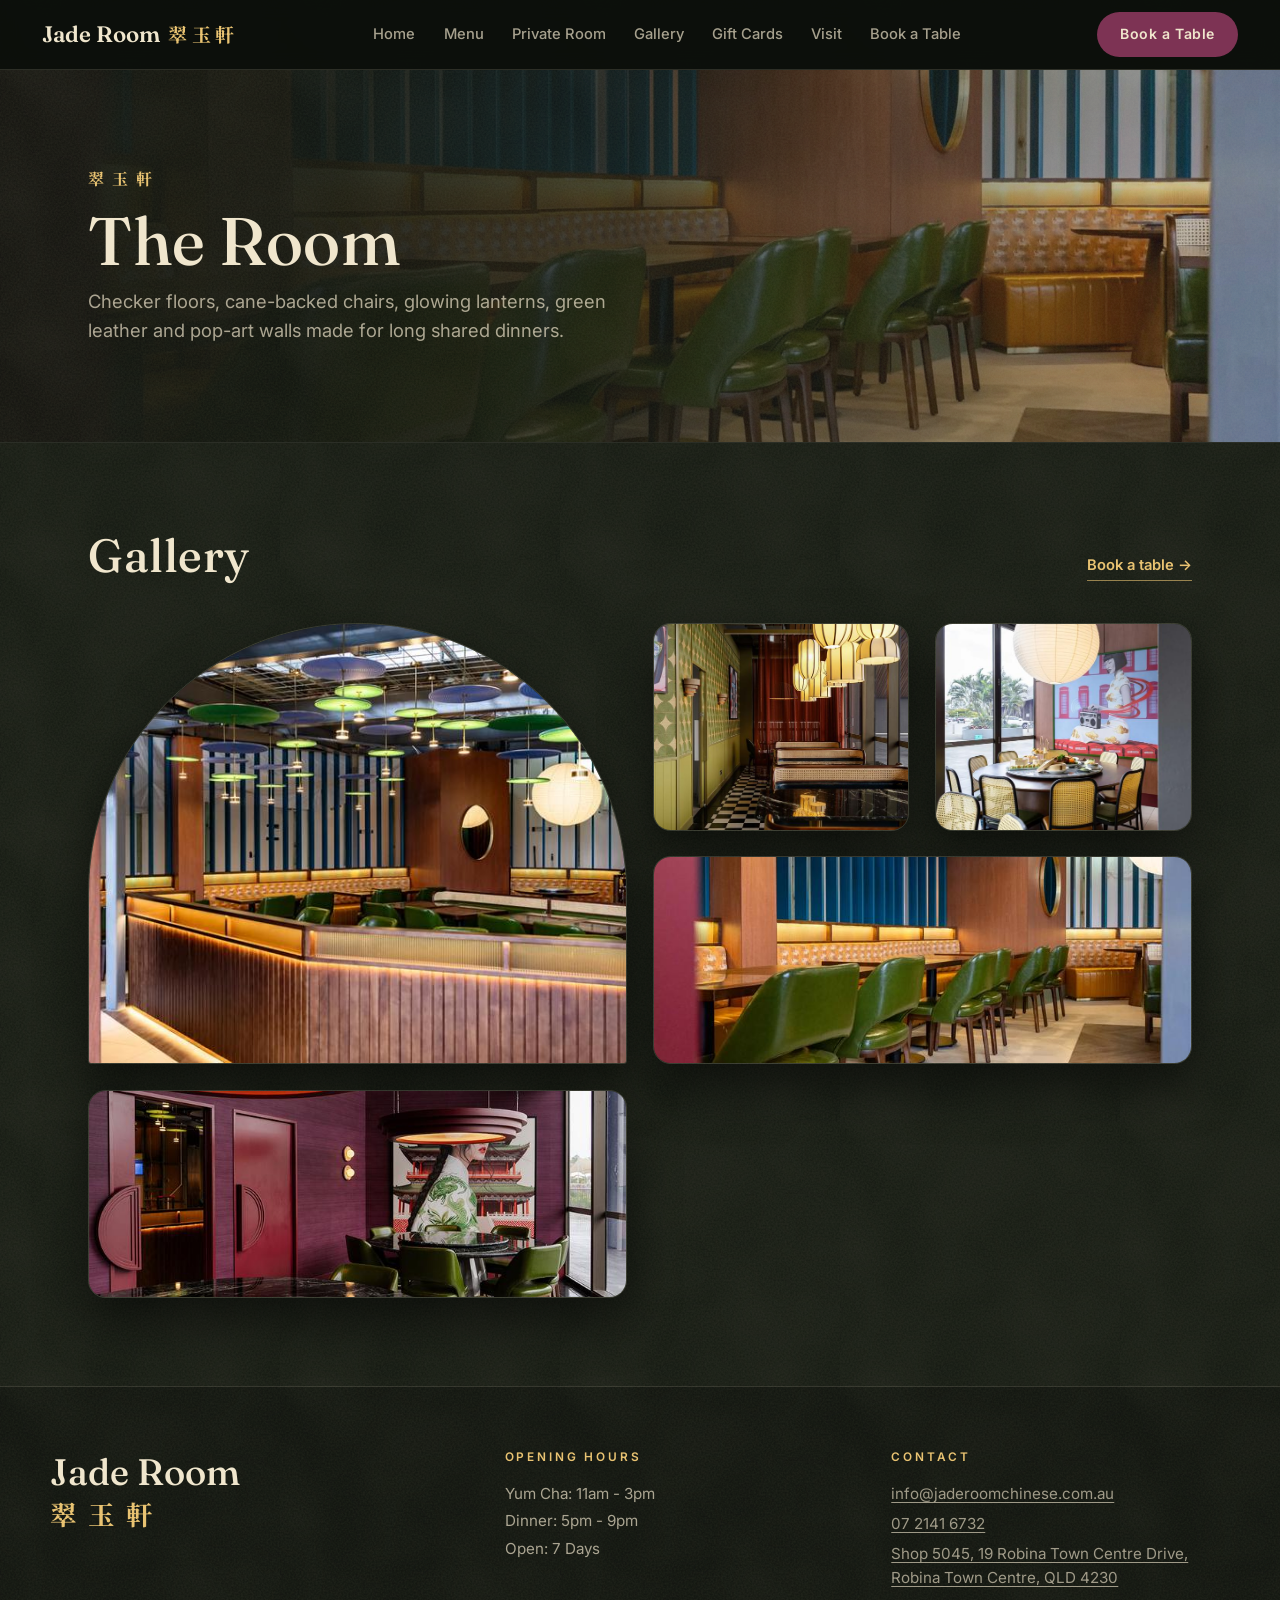
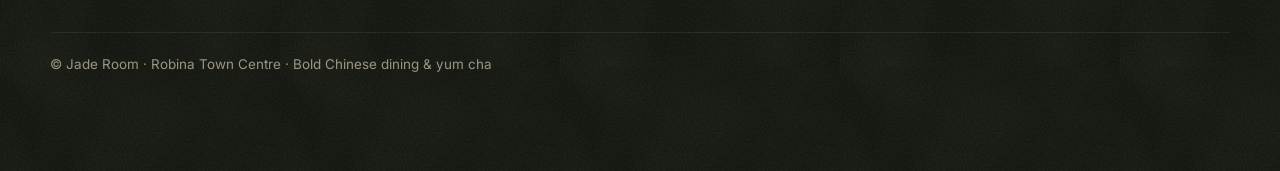
==== commit 7fe60f70: "SEO: structured data + richer metadata - JSON-LD Menu schema (sections, items, AUD prices) on all me" ====
--- a/gallery.html
+++ b/gallery.html
@@ -3,11 +3,11 @@
   <head>
     <meta charset="UTF-8" />
     <meta name="viewport" content="width=device-width, initial-scale=1.0" />
-    <meta name="description" content="Inside Jade Room: checker floors, cane chairs, lanterns, pop art walls and the private lantern room." />
-    <title>Gallery | Jade Room | 翠玉軒</title>
+    <meta name="description" content="Inside Jade Room, Robina Town Centre: checker floors, cane chairs, lanterns, green leather booths, pop-art walls and the private lantern room." />
+    <title>Gallery | Jade Room | Chinese Restaurant Robina Town Centre</title>
     <link rel="canonical" href="https://www.jaderoomchinese.com.au/gallery.html" />
-    <meta property="og:title" content="Gallery | Jade Room | 翠玉軒" />
-    <meta property="og:description" content="Inside Jade Room: checker floors, cane chairs, lanterns, pop art walls and the private lantern room." />
+    <meta property="og:title" content="Gallery | Jade Room | Chinese Restaurant Robina Town Centre" />
+    <meta property="og:description" content="Inside Jade Room, Robina Town Centre: checker floors, cane chairs, lanterns, green leather booths, pop-art walls and the private lantern room." />
     <meta property="og:image" content="https://www.jaderoomchinese.com.au/assets/responsive/jade-room-food-1100.jpg" />
     <meta property="og:site_name" content="Jade Room" />
     <meta name="twitter:card" content="summary_large_image" />
@@ -18,6 +18,30 @@
       rel="stylesheet"
     />
     <link rel="stylesheet" href="styles.css?v=jrd-2" />
+    <meta name="theme-color" content="#11160f" />
+    <meta property="og:locale" content="en_AU" />
+    <meta property="og:url" content="https://www.jaderoomchinese.com.au/gallery.html" />
+    <meta property="og:type" content="website" />
+    <script type="application/ld+json">
+{
+  "@context": "https://schema.org",
+  "@type": "BreadcrumbList",
+  "itemListElement": [
+    {
+      "@type": "ListItem",
+      "position": 1,
+      "name": "Home",
+      "item": "https://www.jaderoomchinese.com.au/"
+    },
+    {
+      "@type": "ListItem",
+      "position": 2,
+      "name": "Gallery",
+      "item": "https://www.jaderoomchinese.com.au/gallery.html"
+    }
+  ]
+}
+    </script>
   </head>
   <body>
     <header class="site-header" aria-label="Primary navigation">
